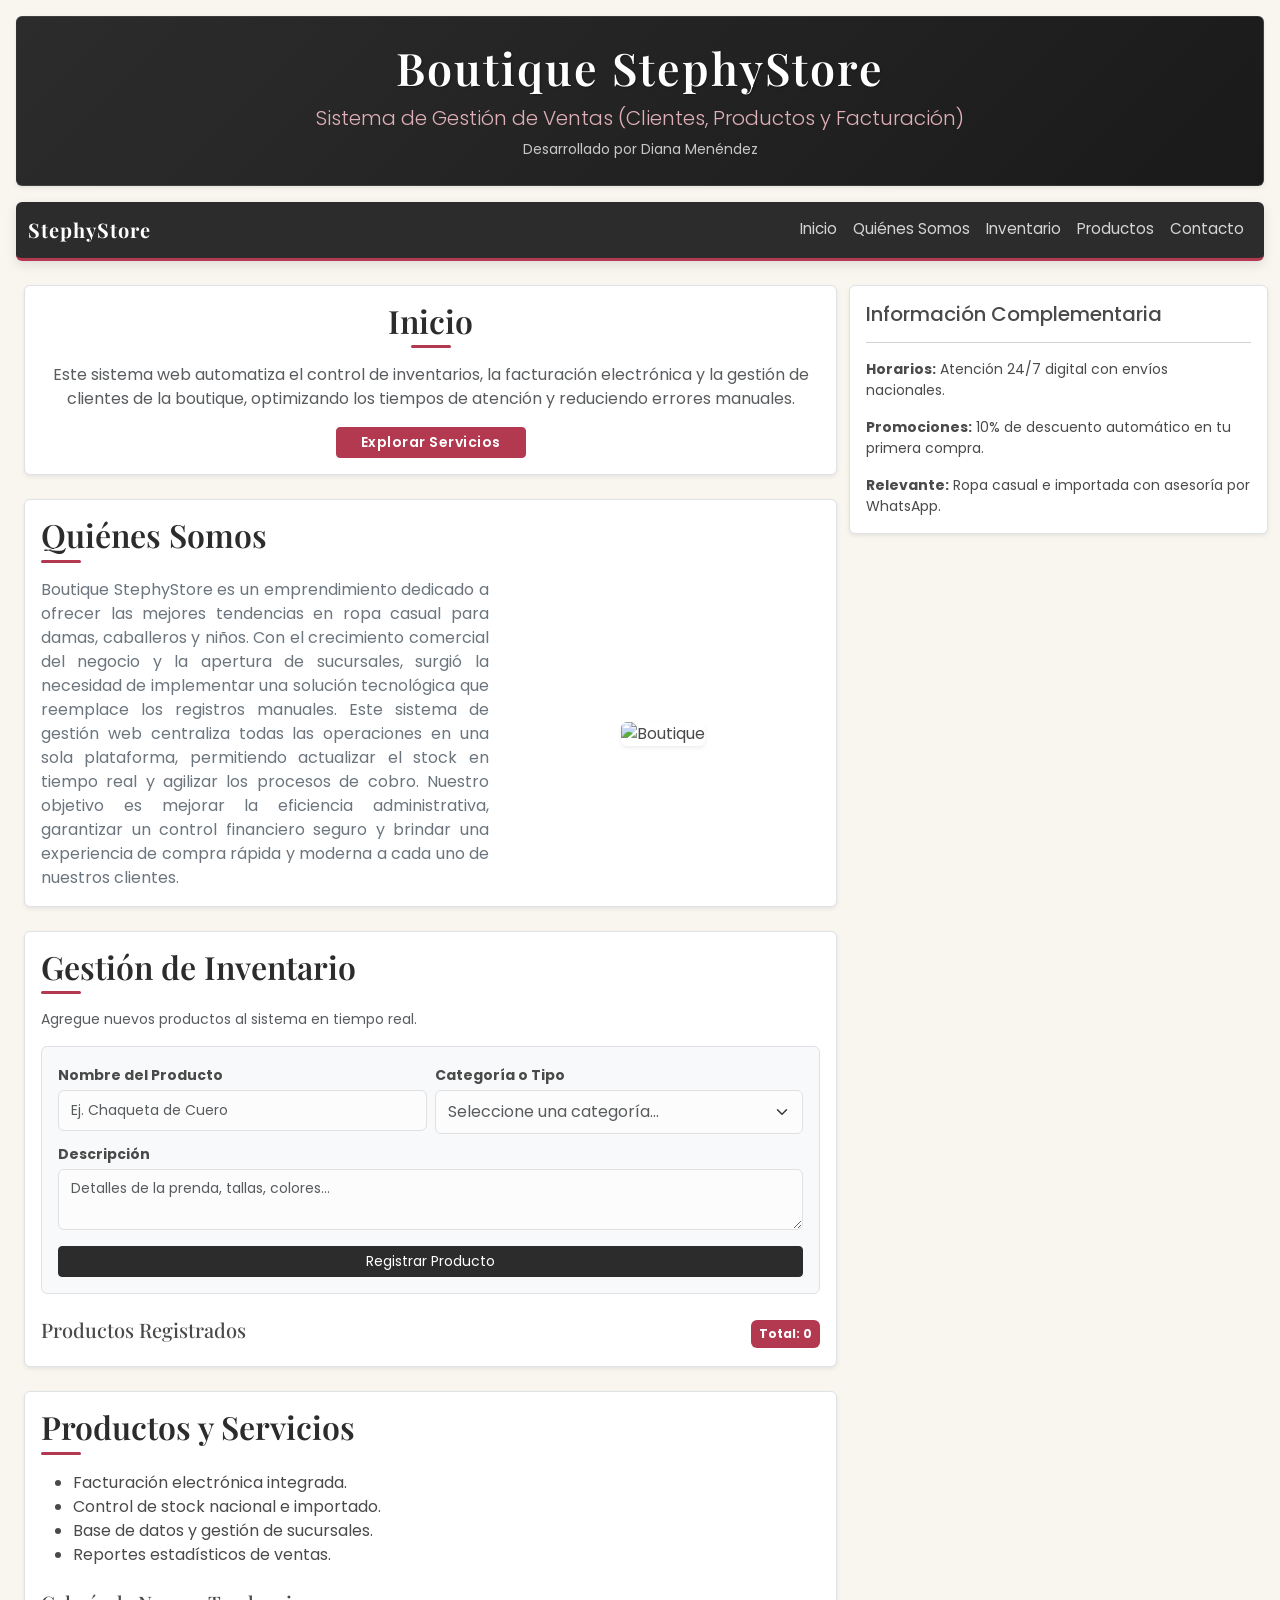
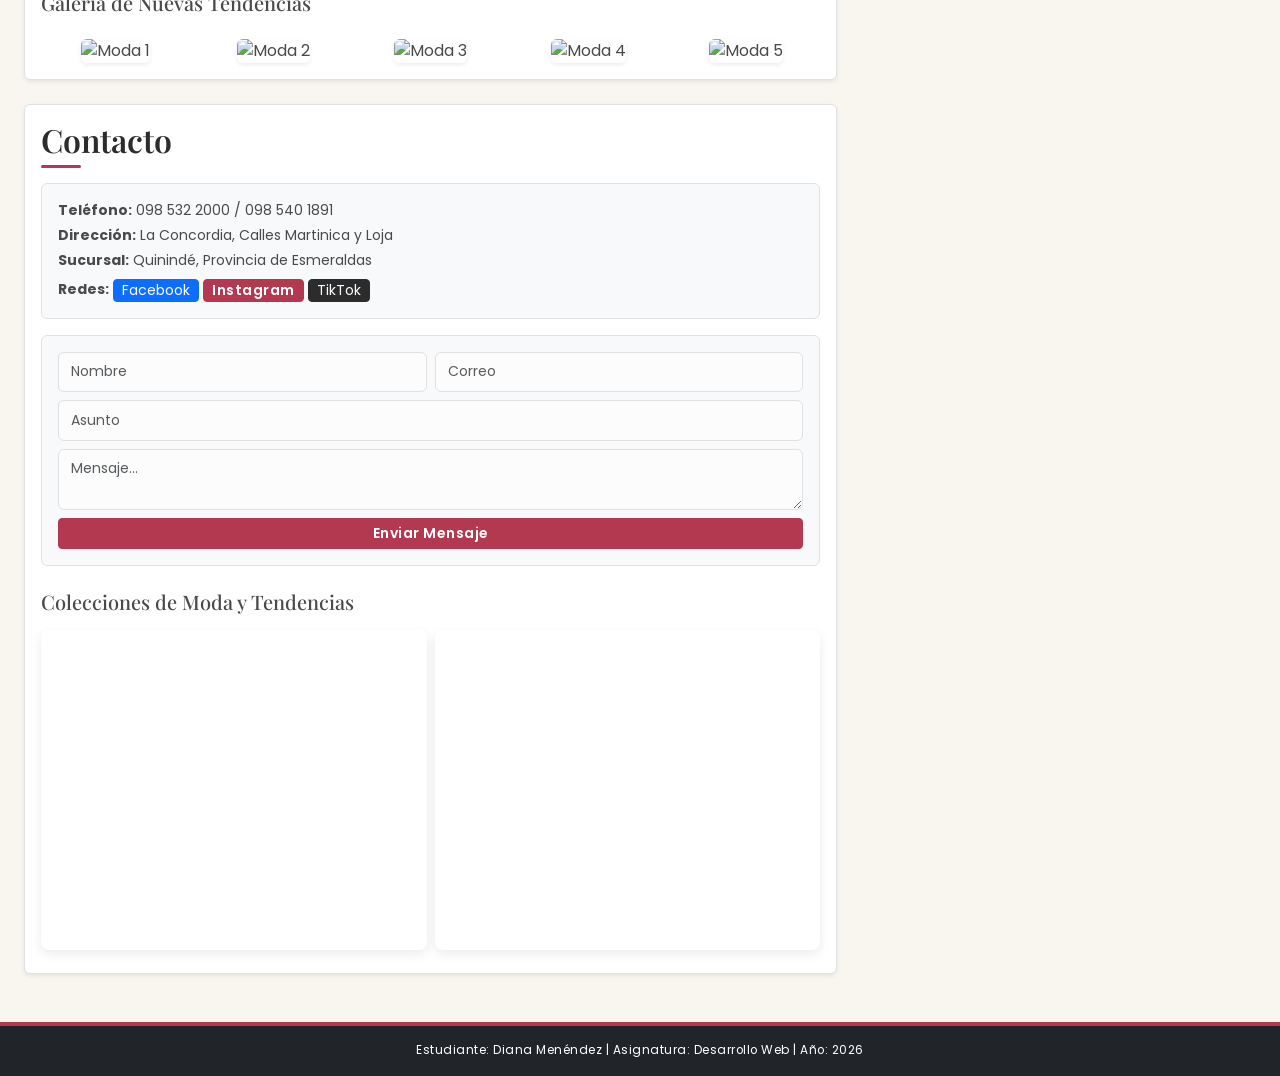
==== UEA.2026-DesarrolloDe-Aplicaciones-Web-B-/index.html @ d54d52fe "Entrega Semana 5 con archivos sueltos" ====
<!DOCTYPE html>
<html lang="es">
<head>
    <meta charset="UTF-8">
    <meta name="viewport" content="width=device-width, initial-scale=1.0">
    <title>Deber Semana 4 - Diana Menéndez</title>
    
    <link href="https://cdn.jsdelivr.net/npm/bootstrap@5.3.3/dist/css/bootstrap.min.css" rel="stylesheet">
    <link rel="stylesheet" href="css/styles.css">
</head>
<body>

    <header class="text-center p-4 m-3 rounded shadow-sm">
        <h1 class="titulo-principal">
            Boutique StephyStore
        </h1>
        <p class="lead mb-1">Sistema de Gestión de Ventas (Clientes, Productos y Facturación)</p>
        <small class="opacity-75">Desarrollado por Diana Menéndez</small>
    </header>

    <nav class="navbar navbar-expand-md navbar-dark bg-dark sticky-top mx-3 rounded">
        <div class="container-fluid">
            <a class="navbar-brand" href="#">StephyStore</a>
            <button class="navbar-toggler" type="button" data-bs-toggle="collapse" data-bs-target="#navbarNav">
                <span class="navbar-toggler-icon"></span>
            </button>
            <div class="collapse navbar-collapse" id="navbarNav">
                <div class="navbar-nav ms-auto">
                    <a class="nav-link" href="#inicio">Inicio</a>
                    <a class="nav-link" href="#quienes-somos">Quiénes Somos</a>
                    <a class="nav-link" href="#gestion-productos">Inventario</a>
                    <a class="nav-link" href="#productos">Productos</a>
                    <a class="nav-link" href="#contacto">Contacto</a>
                </div>
            </div>
        </div>
    </nav>

    <main class="container-fluid px-4 my-4">
        <div class="row g-4">
            
            <div class="col-lg-8">
                
                <section id="inicio" class="mb-4 p-3 border rounded text-center bg-white shadow-sm">
                    <h2>Inicio</h2>
                    <p class="text-muted">Este sistema web automatiza el control de inventarios, la facturación electrónica y la gestión de clientes de la boutique, optimizando los tiempos de atención y reduciendo errores manuales.</p>
                    <a href="#productos" class="btn btn-danger btn-sm px-4">Explorar Servicios</a>
                </section>

                <section id="quienes-somos" class="mb-4 p-3 bg-white border rounded shadow-sm">
                    <h2>Quiénes Somos</h2>
                    <article class="row align-items-center g-3">
                        <div class="col-md-7 text-secondary texto-justificado">
                            <p class="mb-0">Boutique StephyStore es un emprendimiento dedicado a ofrecer las mejores tendencias en ropa casual para damas, caballeros y niños. Con el crecimiento comercial del negocio y la apertura de sucursales, surgió la necesidad de implementar una solución tecnológica que reemplace los registros manuales. Este sistema de gestión web centraliza todas las operaciones en una sola plataforma, permitiendo actualizar el stock en tiempo real y agilizar los procesos de cobro. Nuestro objetivo es mejorar la eficiencia administrativa, garantizar un control financiero seguro y brindar una experiencia de compra rápida y moderna a cada uno de nuestros clientes.</p>
                        </div>
                        <div class="col-md-5 text-center">
                            <img src="https://images.unsplash.com/photo-1441986300917-64674bd600d8?w=500" alt="Boutique" class="img-fluid rounded shadow-sm">
                        </div>
                    </article>
                </section>

                <section id="gestion-productos" class="mb-4 p-3 bg-white border rounded shadow-sm">
                    <h2>Gestión de Inventario</h2>
                    <p class="text-muted small">Agregue nuevos productos al sistema en tiempo real.</p>
                    
                    <div id="alert-container"></div>

                    <form id="product-form" class="p-3 border rounded mb-4 bg-light">
                        <div class="row g-2 mb-2">
                            <div class="col-sm-6">
                                <label for="prod-nombre" class="form-label small mb-1 fw-bold">Nombre del Producto</label>
                                <input type="text" id="prod-nombre" class="form-control form-control-sm" placeholder="Ej. Chaqueta de Cuero">
                            </div>
                            <div class="col-sm-6">
                                <label for="prod-categoria" class="form-label small mb-1 fw-bold">Categoría o Tipo</label>
                                <select id="prod-categoria" class="form-select form-control-sm small text-muted">
                                    <option value="">Seleccione una categoría...</option>
                                    <option value="Damas">Damas</option>
                                    <option value="Caballeros">Caballeros</option>
                                    <option value="Niños">Niños</option>
                                    <option value="Accesorios">Accesorios</option>
                                </select>
                            </div>
                        </div>
                        <div class="mb-3">
                            <label for="prod-descripcion" class="form-label small mb-1 fw-bold">Descripción</label>
                            <textarea id="prod-descripcion" class="form-control form-control-sm" rows="2" placeholder="Detalles de la prenda, tallas, colores..."></textarea>
                        </div>
                        <button type="submit" class="btn btn-dark btn-sm w-100">Registrar Producto</button>
                    </form>
                    
                    <div class="d-flex justify-content-between align-items-center mb-3">
                        <h3 class="h5 mb-0">Productos Registrados</h3>
                        <span class="badge bg-danger p-2" id="total-registros">Total: 0</span>
                    </div>
                    
                    <div id="lista-productos" class="row g-3">
                        </div>
                </section>

                <section id="productos" class="mb-4 p-3 bg-white border rounded shadow-sm">
                    <h2 class="mb-3">Productos y Servicios</h2>

                    <ul class="mb-4">
                        <li>Facturación electrónica integrada.</li>
                        <li>Control de stock nacional e importado.</li>
                        <li>Base de datos y gestión de sucursales.</li>
                        <li>Reportes estadísticos de ventas.</li>
                    </ul>

                    <h3 class="h5 mb-3">Galería de Nuevas Tendencias</h3>
                    <div class="row g-2 text-center">
                        <div class="col-6 col-sm-4 col-md"><img src="https://images.unsplash.com/photo-1539109136881-3be0616acf4b?w=400" alt="Moda 1" class="img-fluid rounded shadow-sm"></div>
                        <div class="col-6 col-sm-4 col-md"><img src="https://images.unsplash.com/photo-1485968579580-b6d095142e6e?w=400" alt="Moda 2" class="img-fluid rounded shadow-sm"></div>
                        <div class="col-6 col-sm-4 col-md"><img src="https://images.unsplash.com/photo-1515886657613-9f3515b0c78f?w=400" alt="Moda 3" class="img-fluid rounded shadow-sm"></div>
                        <div class="col-6 col-sm-4 col-md"><img src="https://images.unsplash.com/photo-1554412933-514a83d2f3c8?w=400" alt="Moda 4" class="img-fluid rounded shadow-sm"></div>
                        <div class="col-6 col-sm-4 col-md"><img src="https://images.unsplash.com/photo-1483985988355-763728e1935b?w=400" alt="Moda 5" class="img-fluid rounded shadow-sm"></div>
                    </div>
                </section>

                <section id="contacto" class="mb-4 p-3 bg-white border rounded shadow-sm">
                    <h2>Contacto</h2>
                    <div class="bg-light p-3 border rounded mb-3 small">
                        <p class="mb-1"><strong>Teléfono:</strong> 098 532 2000 / 098 540 1891</p>
                        <p class="mb-1"><strong>Dirección:</strong> La Concordia, Calles Martinica y Loja</p>
                        <p class="mb-2"><strong>Sucursal:</strong> Quinindé, Provincia de Esmeraldas</p>
                        <p class="mb-0"><strong>Redes:</strong> 
                            <a href="https://www.facebook.com/stephystore.ec/" target="_blank" class="btn btn-primary btn-sm py-0">Facebook</a>
                            <a href="https://www.instagram.com/stephystore/" target="_blank" class="btn btn-danger btn-sm py-0">Instagram</a>
                            <a href="https://www.tictok.com/stephystore.ec/" target="_blank" class="btn btn-dark btn-sm py-0">TikTok</a>
                        </p>
                    </div>

                    <form class="p-3 border rounded mb-4 bg-light">
                        <div class="row g-2">
                            <div class="col-sm-6"><input type="text" class="form-control form-control-sm" placeholder="Nombre" required></div>
                            <div class="col-sm-6"><input type="email" class="form-control form-control-sm" placeholder="Correo" required></div>
                        </div>
                        <div class="my-2"><input type="text" class="form-control form-control-sm" placeholder="Asunto" required></div>
                        <div class="mb-2"><textarea class="form-control form-control-sm" rows="2" placeholder="Mensaje..." required></textarea></div>
                        <button type="submit" class="btn btn-danger btn-sm w-100">Enviar Mensaje</button>
                    </form>
                    
                    <h3 class="h5">Colecciones de Moda y Tendencias</h3>
                    <div class="row g-2">
                        <div class="col-6"><iframe width="100%" height="320" src="https://www.youtube.com/embed/j6Vxnp22UOE" class="video-sin-borde" allowfullscreen></iframe></div>
                        <div class="col-6"><iframe width="100%" height="320" src="https://www.youtube.com/embed/FY7PlLwV3co" class="video-sin-borde" allowfullscreen></iframe></div>
                    </div>
                </section>
            </div>

            <aside class="col-lg-4 p-3 mb-4 align-self-start border rounded shadow-sm bg-white">
                <h4 class="h5">Información Complementaria</h4>
                <hr>
                <p class="small"><strong>Horarios:</strong> Atención 24/7 digital con envíos nacionales.</p>
                <p class="small"><strong>Promociones:</strong> 10% de descuento automático en tu primera compra.</p>
                <p class="small mb-0"><strong>Relevante:</strong> Ropa casual e importada con asesoría por WhatsApp.</p>
            </aside>

        </div>
    </main>

    <footer class="bg-dark text-white text-center py-3 mt-auto">
        <p class="mb-0 small">Estudiante: Diana Menéndez | Asignatura: Desarrollo Web | Año: 2026</p>
    </footer>

    <script src="https://cdn.jsdelivr.net/npm/bootstrap@5.3.3/dist/js/bootstrap.bundle.min.js"></script>
    
    <script src="script.js"></script>
</body>
</html>
---- UEA.2026-DesarrolloDe-Aplicaciones-Web-B-/css/styles.css ----
/* ==========================================================================
   ESTILOS PERSONALIZADOS - BOUTIQUE STEPHYSTORE
   ========================================================================== */

/* Importación de una tipografía elegante para títulos (Playfair Display) y moderna para textos (Poppins) */
@import url('https://fonts.googleapis.com/css2?family=Poppins:wght@300;400;600&family=Playfair+Display:ital,wght@0,600;1,400&display=swap');

:root {
    --color-primario: #2c2c2c;       /* Negro suave sofisticado */
    --color-secundario: #b33951;     /* Tono vino/rosa viejo elegante */
    --color-acento: #e0b0b8;         /* Rosa pastel sutil */
    --color-fondo: #f9f6f0;          /* Blanco marfil/crema muy suave para el fondo general */
    --color-tarjeta: #ffffff;        /* Blanco puro para las secciones */
}

/* Fondo general y fuentes */
body {
    background-color: var(--color-fondo);
    font-family: 'Poppins', sans-serif;
    color: #4a4a4a;
    transition: all 0.3s ease;
}

/* Justificar el texto que tenga la clase específica */
.texto-justificado {
    text-align: justify;
}

/* ==========================================================================
   HEADER (Encabezado principal)
   ========================================================================== */
header {
    background: linear-gradient(135deg, var(--color-primario) 0%, #1a1a1a 100%);
    color: #ffffff;
    border: 1px solid rgba(255, 255, 255, 0.1);
}

header .titulo-principal {
    font-family: 'Playfair Display', serif;
    font-size: 2.8rem;
    letter-spacing: 2px;
    font-weight: 600;
    color: #ffffff;
    text-shadow: 1px 1px 2px rgba(0,0,0,0.3);
}

header p {
    font-size: 1.1rem;
    color: var(--color-acento);
}

/* ==========================================================================
   NAVBAR (Barra de Navegación)
   ========================================================================== */
.navbar {
    background-color: var(--color-primario) !important;
    border-bottom: 3px solid var(--color-secundario);
    box-shadow: 0 4px 12px rgba(0, 0, 0, 0.1) !important;
}

.navbar-brand {
    font-family: 'Playfair Display', serif;
    font-weight: bold;
    letter-spacing: 1px;
    color: #ffffff !important;
}

.nav-link {
    font-weight: 400;
    font-size: 0.95rem;
    color: rgba(255, 255, 255, 0.8) !important;
    position: relative;
    transition: color 0.3s ease;
}

/* Animación de línea inferior al pasar el mouse por el menú */
.nav-link::after {
    content: '';
    position: absolute;
    width: 0;
    height: 2px;
    bottom: 2px;
    left: 10%;
    background-color: var(--color-acento);
    transition: width 0.3s ease;
}

.nav-link:hover::after {
    width: 80%;
}

.nav-link:hover {
    color: #ffffff !important;
}

/* ==========================================================================
   SECCIONES Y TARJETAS (Cards / Sections)
   ========================================================================== */
section, aside {
    background-color: var(--color-tarjeta) !important;
    border: none !important;
    border-radius: 12px !important;
    box-shadow: 0 6px 18px rgba(0, 0, 0, 0.04) !important;
    transition: transform 0.3s ease, box-shadow 0.3s ease;
}

/* Títulos de las secciones */
h2, h3 {
    font-family: 'Playfair Display', serif;
    color: var(--color-primario);
    font-weight: 600;
    position: relative;
    padding-bottom: 8px;
    margin-bottom: 15px;
}

/* Línea decorativa debajo de los títulos h2 */
h2::after {
    content: '';
    position: absolute;
    width: 40px;
    height: 3px;
    bottom: 0;
    left: 0;
    background-color: var(--color-secundario);
    border-radius: 2px;
}

/* Centrar la línea decorativa solo en la sección de inicio */
#inicio h2::after {
    left: 50%;
    transform: translateX(-50%);
}

/* Efecto sutil al pasar el mouse sobre las secciones principales */
section:hover {
    transform: translateY(-2px);
    box-shadow: 0 10px 25px rgba(0, 0, 0, 0.06) !important;
}

/* ==========================================================================
   BOTONES Y ELEMENTOS DE FORMULARIO
   ========================================================================== */
.btn-danger {
    background-color: var(--color-secundario) !important;
    border-color: var(--color-secundario) !important;
    font-weight: 600;
    letter-spacing: 0.5px;
    transition: all 0.3s ease !important;
}

.btn-danger:hover {
    background-color: #922b3e !important;
    border-color: #922b3e !important;
    box-shadow: 0 4px 10px rgba(179, 57, 81, 0.3);
}

.btn-dark {
    background-color: var(--color-primario) !important;
    border-color: var(--color-primario) !important;
}

.btn-dark:hover {
    background-color: #1a1a1a !important;
    box-shadow: 0 4px 10px rgba(0, 0, 0, 0.2);
}

/* Estilos para las cajas de texto e inputs */
.form-control, .form-select {
    border: 1px solid #e1e1e1;
    border-radius: 6px;
    padding: 0.55rem 0.75rem;
    background-color: #fcfcfc;
    transition: all 0.2s ease;
}

.form-control:focus, .form-select:focus {
    border-color: var(--color-secundario);
    box-shadow: 0 0 0 0.25rem rgba(179, 57, 81, 0.15);
    background-color: #ffffff;
}

/* ==========================================================================
   ELEMENTOS DINÁMICOS (Tarjetas generadas por JS)
   ========================================================================== */
#lista-productos .card {
    border-left: 4px solid var(--color-secundario) !important;
    border-top: none;
    border-right: none;
    border-bottom: none;
    background-color: #fff;
    border-radius: 8px;
    transition: transform 0.2s;
}

#lista-productos .card:hover {
    transform: scale(1.02);
}

.badge.bg-danger {
    background-color: var(--color-secundario) !important;
}

/* ==========================================================================
   IMÁGENES Y MULTIMEDIA
   ========================================================================== */
img {
    transition: transform 0.4s ease;
}

img:hover {
    transform: scale(1.03);
}

.video-sin-borde {
    border: none;
    border-radius: 8px;
    box-shadow: 0 4px 12px rgba(0,0,0,0.08);
}

/* ==========================================================================
   FOOTER (Pie de página)
   ========================================================================== */
footer {
    background-color: var(--color-primario) !important;
    border-top: 4px solid var(--color-secundario);
    color: rgba(255, 255, 255, 0.7) !important;
    font-size: 0.85rem;
    letter-spacing: 0.5px;
}
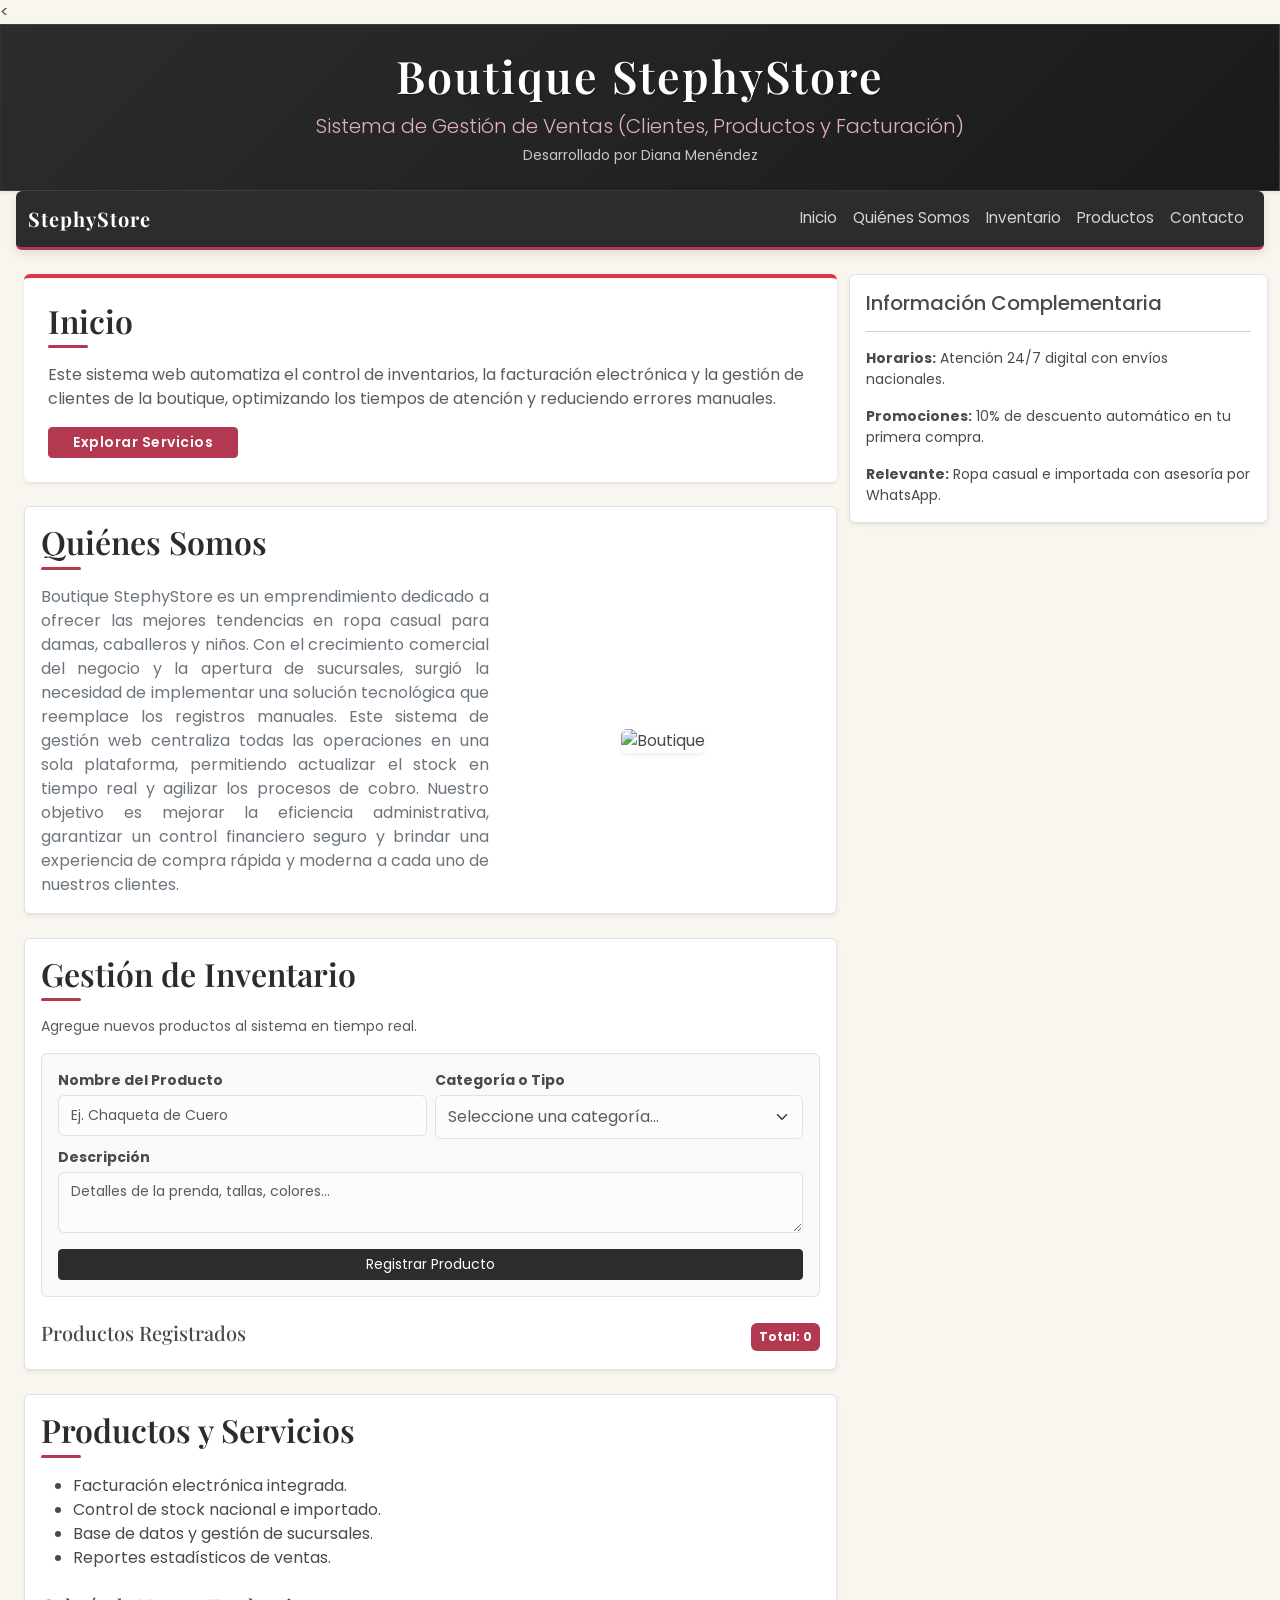
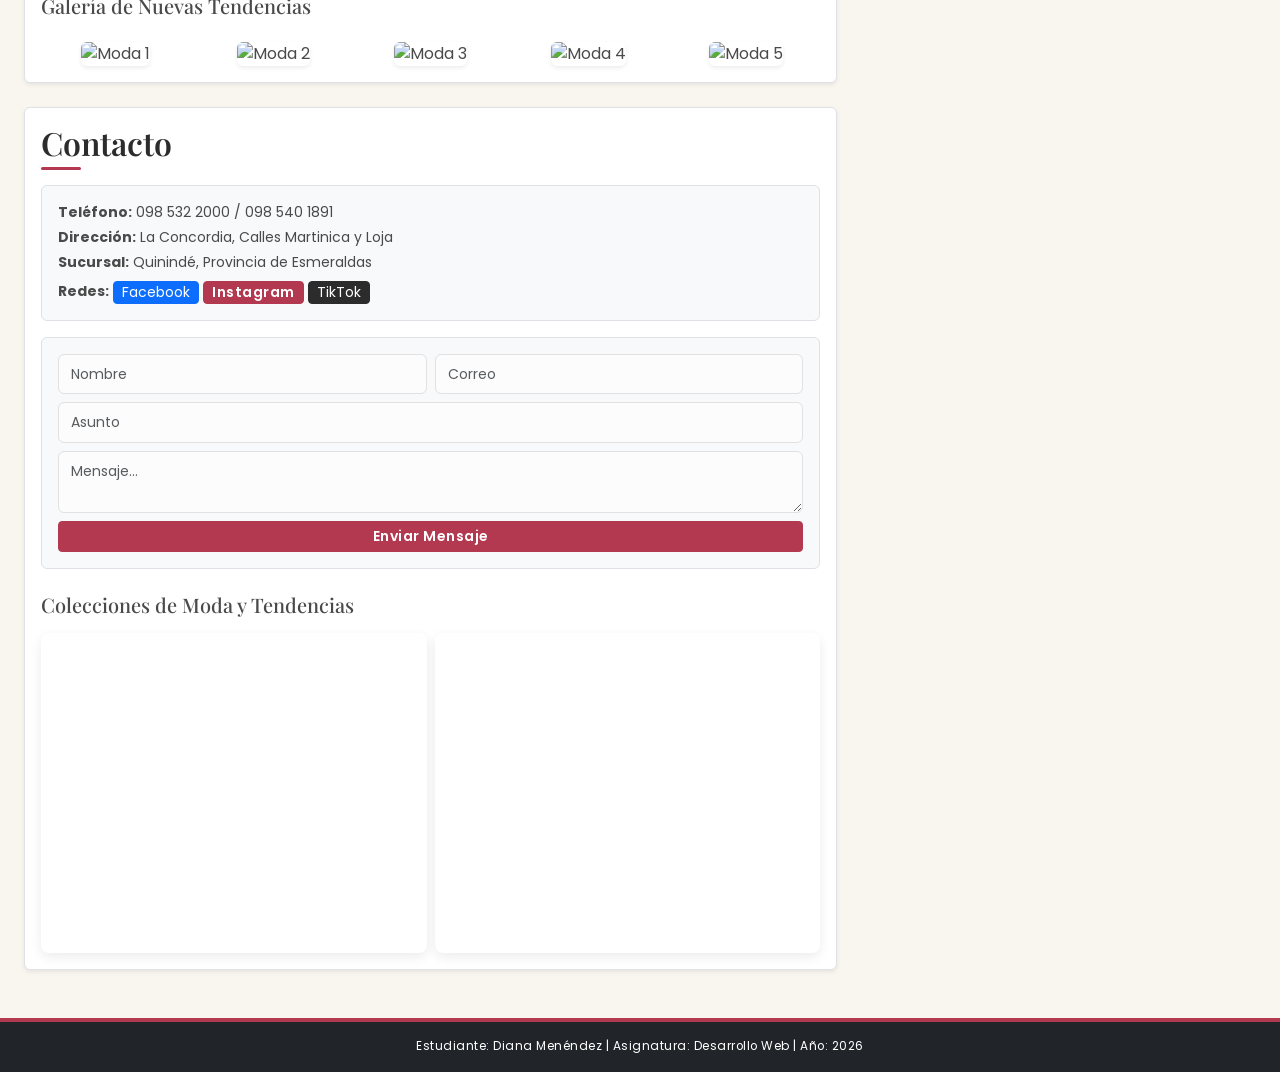
==== commit 7f232892: "Corrección de ruta CSS y estilos" ====
--- a/UEA.2026-DesarrolloDe-Aplicaciones-Web-B-/index.html
+++ b/UEA.2026-DesarrolloDe-Aplicaciones-Web-B-/index.html
@@ -1,4 +1,4 @@
-<!DOCTYPE html>
+<<!DOCTYPE html>
 <html lang="es">
 <head>
     <meta charset="UTF-8">
@@ -6,11 +6,11 @@
     <title>Deber Semana 4 - Diana Menéndez</title>
     
     <link href="https://cdn.jsdelivr.net/npm/bootstrap@5.3.3/dist/css/bootstrap.min.css" rel="stylesheet">
-    <link rel="stylesheet" href="css/styles.css">
+    <link rel="stylesheet" href="./css/styles.css">
 </head>
 <body>
 
-    <header class="text-center p-4 m-3 rounded shadow-sm">
+    <header class="main-header text-center py-4 shadow-sm">
         <h1 class="titulo-principal">
             Boutique StephyStore
         </h1>
@@ -41,7 +41,7 @@
             
             <div class="col-lg-8">
                 
-                <section id="inicio" class="mb-4 p-3 border rounded text-center bg-white shadow-sm">
+                <section id="gestion-productos" class="mb-4 p-4 bg-white border-top border-4 border-danger rounded shadow-sm">
                     <h2>Inicio</h2>
                     <p class="text-muted">Este sistema web automatiza el control de inventarios, la facturación electrónica y la gestión de clientes de la boutique, optimizando los tiempos de atención y reduciendo errores manuales.</p>
                     <a href="#productos" class="btn btn-danger btn-sm px-4">Explorar Servicios</a>
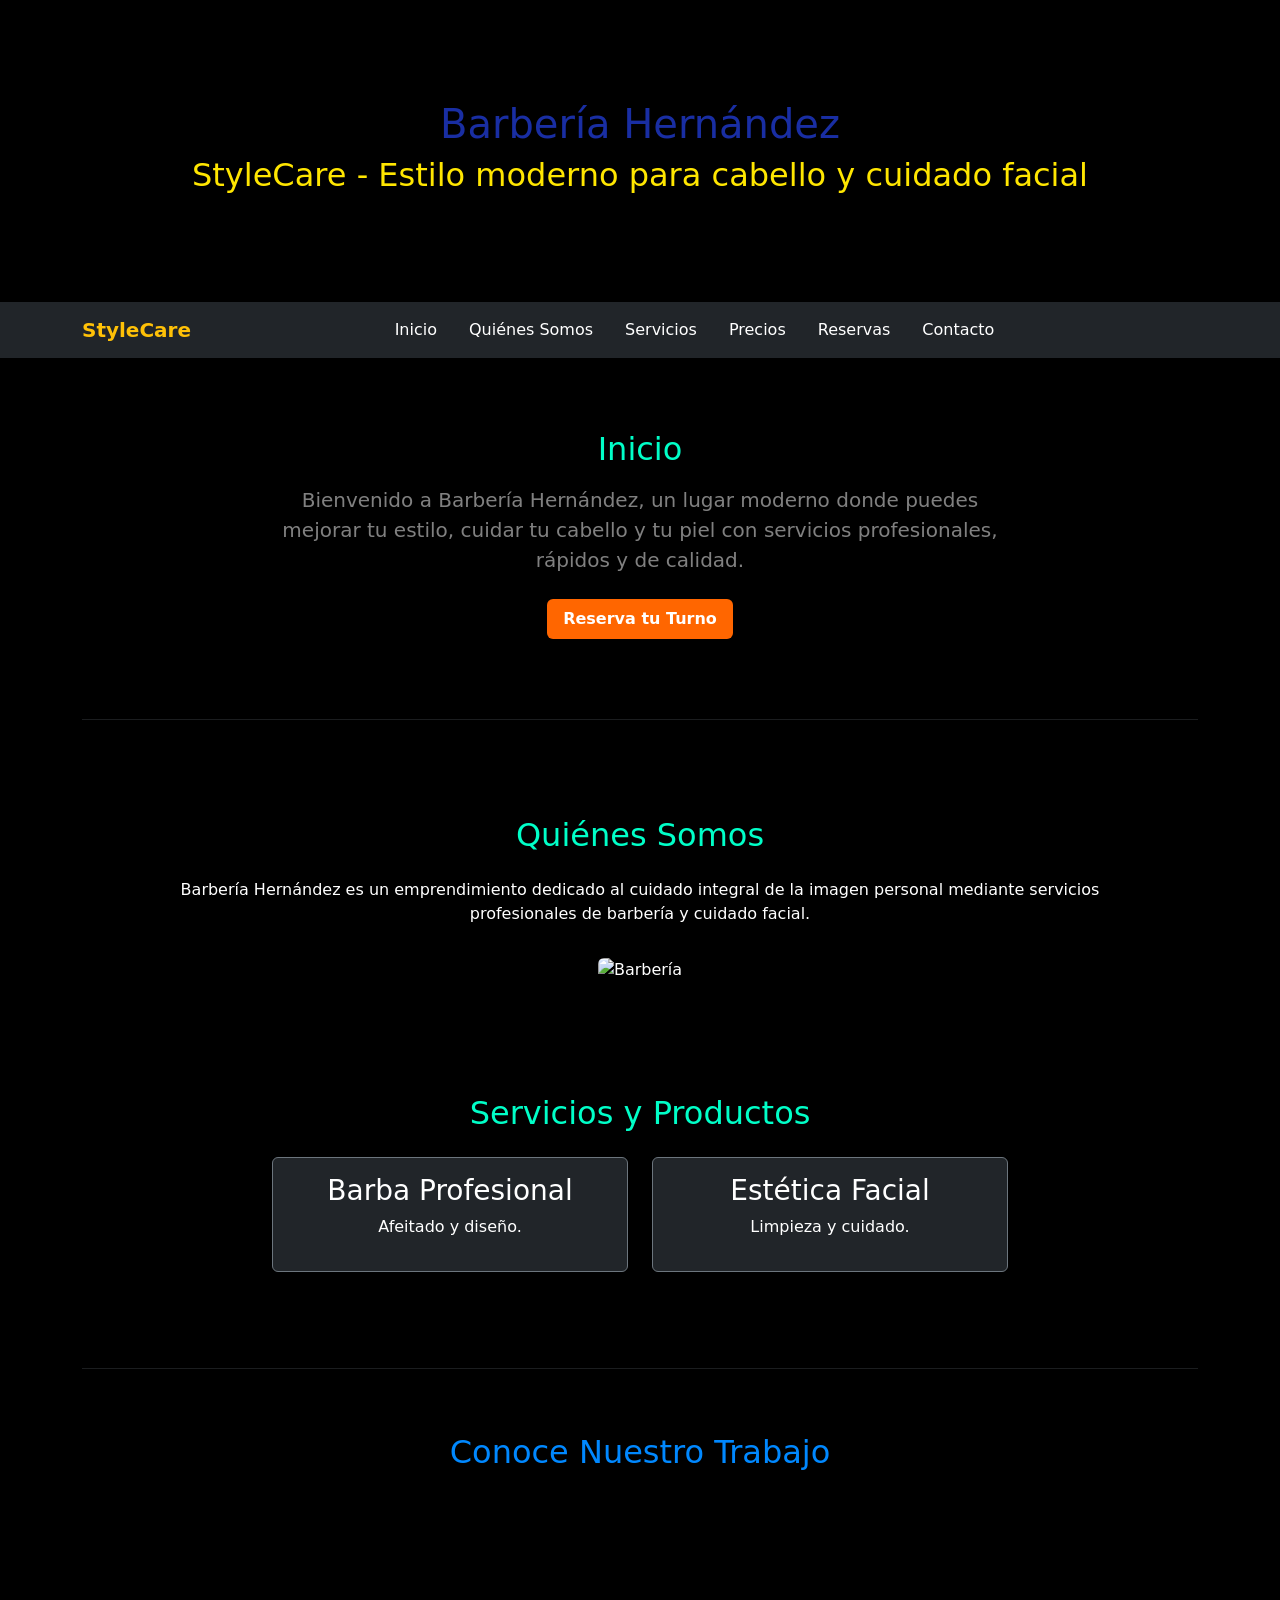
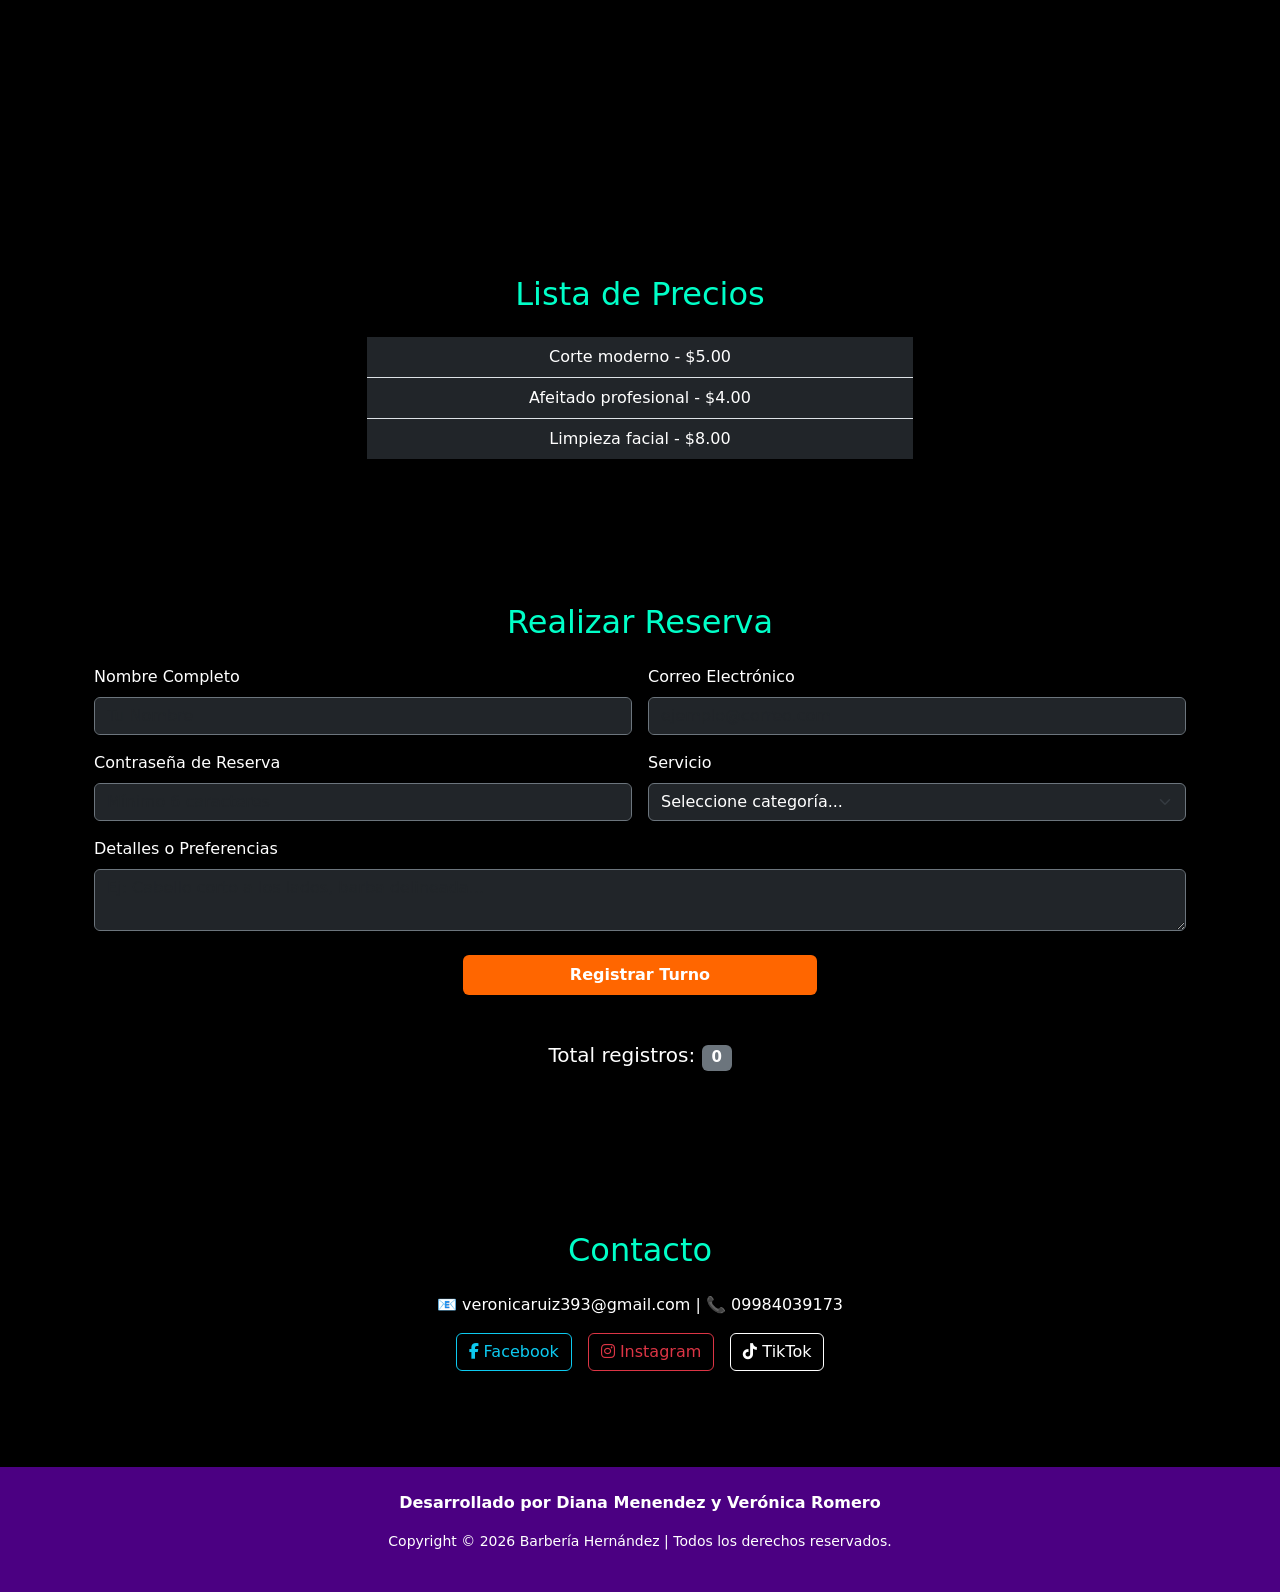
==== commit 67c78737: "Tus cambios guardados" ====
--- a/UEA.2026-DesarrolloDe-Aplicaciones-Web-B-/index.html
+++ b/UEA.2026-DesarrolloDe-Aplicaciones-Web-B-/index.html
@@ -1,171 +1,290 @@
-<<!DOCTYPE html>
+<!DOCTYPE html>
 <html lang="es">
 <head>
     <meta charset="UTF-8">
     <meta name="viewport" content="width=device-width, initial-scale=1.0">
-    <title>Deber Semana 4 - Diana Menéndez</title>
+    <title>Barbería Hernández - StyleCare</title>
     
     <link href="https://cdn.jsdelivr.net/npm/bootstrap@5.3.3/dist/css/bootstrap.min.css" rel="stylesheet">
-    <link rel="stylesheet" href="./css/styles.css">
+    <link rel="stylesheet" href="https://cdnjs.cloudflare.com/ajax/libs/font-awesome/6.4.2/css/all.min.css">
+    
+    <style>
+        body { background-color: #000; color: #fff; }
+        .btn-personalizado { background-color: #ff6600; color: white; border: none; }
+        .btn-personalizado:hover { background-color: #e65c00; color: white; }
+        .btn-tiktok-visible { border: 1px solid #fff; color: #fff; }
+        .btn-tiktok-visible:hover { background-color: #ff0050; color: white; }
+        .section-title { color: #00ffc8; }
+        /* Estilos para reforzar el color verde de Bootstrap cuando es válido */
+        .was-validated .form-control:valid, .form-control.is-valid {
+            border-color: #198754 !important;
+            background-image: url("data:image/svg+xml,%3csvg xmlns='http://www.w3.org/2000/svg' viewBox='0 0 8 8'%3e%3cpath fill='%23198754' d='M2.3 6.73L.6 4.53c-.4-1.04.46-1.4 1.1-.8l1.1 1.4 3.4-3.8c.6-.63 1.6-.27 1.2.7l-4 4.6c-.43.5-.8.4-1.1.1z'/%3e%3c/svg%3e") !important;
+        }
+    </style>
 </head>
-<body>
-
-    <header class="main-header text-center py-4 shadow-sm">
-        <h1 class="titulo-principal">
-            Boutique StephyStore
-        </h1>
-        <p class="lead mb-1">Sistema de Gestión de Ventas (Clientes, Productos y Facturación)</p>
-        <small class="opacity-75">Desarrollado por Diana Menéndez</small>
+<body class="text-center">
+
+    <header style="background-image: url('https://images.unsplash.com/photo-1621605815971-fbc98d665033'); background-size: cover; background-position: center; padding: 80px; text-align: center;">
+        <div style="background-color: rgba(0,0,0,0.6); padding:20px; border-radius:10px; display: inline-block;">
+            <h1 style="color:rgb(25, 46, 163); text-shadow:3px 3px 8px black;">Barbería Hernández</h1>
+            <h2 style="color:#ffe600;">StyleCare - Estilo moderno para cabello y cuidado facial</h2>
+        </div>
     </header>
 
-    <nav class="navbar navbar-expand-md navbar-dark bg-dark sticky-top mx-3 rounded">
-        <div class="container-fluid">
-            <a class="navbar-brand" href="#">StephyStore</a>
+    <nav class="navbar navbar-expand-lg navbar-dark bg-dark sticky-top shadow">
+        <div class="container justify-content-center">
+            <a class="navbar-brand text-warning fw-bold mx-auto mx-lg-0" href="#">StyleCare</a>
             <button class="navbar-toggler" type="button" data-bs-toggle="collapse" data-bs-target="#navbarNav">
                 <span class="navbar-toggler-icon"></span>
             </button>
-            <div class="collapse navbar-collapse" id="navbarNav">
-                <div class="navbar-nav ms-auto">
-                    <a class="nav-link" href="#inicio">Inicio</a>
-                    <a class="nav-link" href="#quienes-somos">Quiénes Somos</a>
-                    <a class="nav-link" href="#gestion-productos">Inventario</a>
-                    <a class="nav-link" href="#productos">Productos</a>
-                    <a class="nav-link" href="#contacto">Contacto</a>
-                </div>
+            <div class="collapse navbar-collapse justify-content-center" id="navbarNav">
+                <ul class="navbar-nav text-center">
+                    <li class="nav-item"><a class="nav-link text-white mx-2" href="#inicio">Inicio</a></li>
+                    <li class="nav-item"><a class="nav-link text-white mx-2" href="#quienes">Quiénes Somos</a></li>
+                    <li class="nav-item"><a class="nav-link text-white mx-2" href="#servicios">Servicios</a></li>
+                    <li class="nav-item"><a class="nav-link text-white mx-2" href="#precios">Precios</a></li>
+                    <li class="nav-item"><a class="nav-link text-white mx-2" href="#seccion-reservas">Reservas</a></li>
+                    <li class="nav-item"><a class="nav-link text-white mx-2" href="#contacto">Contacto</a></li>
+                </ul>
             </div>
         </div>
     </nav>
 
-    <main class="container-fluid px-4 my-4">
-        <div class="row g-4">
-            
-            <div class="col-lg-8">
-                
-                <section id="gestion-productos" class="mb-4 p-4 bg-white border-top border-4 border-danger rounded shadow-sm">
-                    <h2>Inicio</h2>
-                    <p class="text-muted">Este sistema web automatiza el control de inventarios, la facturación electrónica y la gestión de clientes de la boutique, optimizando los tiempos de atención y reduciendo errores manuales.</p>
-                    <a href="#productos" class="btn btn-danger btn-sm px-4">Explorar Servicios</a>
-                </section>
-
-                <section id="quienes-somos" class="mb-4 p-3 bg-white border rounded shadow-sm">
-                    <h2>Quiénes Somos</h2>
-                    <article class="row align-items-center g-3">
-                        <div class="col-md-7 text-secondary texto-justificado">
-                            <p class="mb-0">Boutique StephyStore es un emprendimiento dedicado a ofrecer las mejores tendencias en ropa casual para damas, caballeros y niños. Con el crecimiento comercial del negocio y la apertura de sucursales, surgió la necesidad de implementar una solución tecnológica que reemplace los registros manuales. Este sistema de gestión web centraliza todas las operaciones en una sola plataforma, permitiendo actualizar el stock en tiempo real y agilizar los procesos de cobro. Nuestro objetivo es mejorar la eficiencia administrativa, garantizar un control financiero seguro y brindar una experiencia de compra rápida y moderna a cada uno de nuestros clientes.</p>
-                        </div>
-                        <div class="col-md-5 text-center">
-                            <img src="https://images.unsplash.com/photo-1441986300917-64674bd600d8?w=500" alt="Boutique" class="img-fluid rounded shadow-sm">
-                        </div>
-                    </article>
-                </section>
-
-                <section id="gestion-productos" class="mb-4 p-3 bg-white border rounded shadow-sm">
-                    <h2>Gestión de Inventario</h2>
-                    <p class="text-muted small">Agregue nuevos productos al sistema en tiempo real.</p>
-                    
-                    <div id="alert-container"></div>
-
-                    <form id="product-form" class="p-3 border rounded mb-4 bg-light">
-                        <div class="row g-2 mb-2">
-                            <div class="col-sm-6">
-                                <label for="prod-nombre" class="form-label small mb-1 fw-bold">Nombre del Producto</label>
-                                <input type="text" id="prod-nombre" class="form-control form-control-sm" placeholder="Ej. Chaqueta de Cuero">
-                            </div>
-                            <div class="col-sm-6">
-                                <label for="prod-categoria" class="form-label small mb-1 fw-bold">Categoría o Tipo</label>
-                                <select id="prod-categoria" class="form-select form-control-sm small text-muted">
-                                    <option value="">Seleccione una categoría...</option>
-                                    <option value="Damas">Damas</option>
-                                    <option value="Caballeros">Caballeros</option>
-                                    <option value="Niños">Niños</option>
-                                    <option value="Accesorios">Accesorios</option>
-                                </select>
-                            </div>
-                        </div>
-                        <div class="mb-3">
-                            <label for="prod-descripcion" class="form-label small mb-1 fw-bold">Descripción</label>
-                            <textarea id="prod-descripcion" class="form-control form-control-sm" rows="2" placeholder="Detalles de la prenda, tallas, colores..."></textarea>
-                        </div>
-                        <button type="submit" class="btn btn-dark btn-sm w-100">Registrar Producto</button>
-                    </form>
-                    
-                    <div class="d-flex justify-content-between align-items-center mb-3">
-                        <h3 class="h5 mb-0">Productos Registrados</h3>
-                        <span class="badge bg-danger p-2" id="total-registros">Total: 0</span>
+    <main class="container my-5">
+        <section id="inicio" class="py-4">
+            <div class="row justify-content-center">
+                <div class="col-md-8">
+                    <h2 class="section-title mb-3">Inicio</h2>
+                    <p class="lead fs-5 text-white-50">Bienvenido a Barbería Hernández, un lugar moderno donde puedes mejorar tu estilo, cuidar tu cabello y tu piel con servicios profesionales, rápidos y de calidad.</p>
+                    <a href="#seccion-reservas" class="btn btn-personalizado m-2 p-2 px-3 text-decoration-none rounded d-inline-block fw-bold">Reserva tu Turno</a>
+                </div>
+            </div>
+        </section>
+
+        <hr class="border-secondary my-5">
+
+        <section id="quienes" class="py-5">
+            <div class="row justify-content-center">
+                <div class="col-lg-10">
+                    <h2 class="section-title mb-4">Quiénes Somos</h2>
+                    <p>Barbería Hernández es un emprendimiento dedicado al cuidado integral de la imagen personal mediante servicios profesionales de barbería y cuidado facial.</p>
+                    <img src="https://images.unsplash.com/photo-1503951914875-452162b0f3f1?w=500" alt="Barbería" class="img-fluid rounded shadow-lg my-3" style="max-width: 500px;">
+                </div>
+            </div>
+        </section>
+
+        <section id="servicios" class="py-5">
+            <h2 class="section-title mb-4">Servicios y Productos</h2>
+            <div class="row justify-content-center g-4">
+                <div class="col-md-4"><div class="card p-3 bg-dark border-secondary text-white"><h3>Barba Profesional</h3><p>Afeitado y diseño.</p></div></div>
+                <div class="col-md-4"><div class="card p-3 bg-dark border-secondary text-white"><h3>Estética Facial</h3><p>Limpieza y cuidado.</p></div></div>
+            </div>
+        </section>
+
+        <hr class="border-secondary my-5">
+        
+        <section class="py-3">
+            <h2 class="mb-4" style="color:#0088ff;">Conoce Nuestro Trabajo</h2>
+            <div class="ratio ratio-16x9 mx-auto" style="max-width: 560px;">
+                <iframe src="https://www.youtube.com/embed/QdoTOumGqcM?start=13" title="Video Barbería Hernández" allowfullscreen></iframe>
+            </div>
+        </section>
+
+        <section id="precios" class="py-5">
+            <h2 class="section-title mb-4">Lista de Precios</h2>
+            <div class="row justify-content-center">
+                <div class="col-md-6">
+                    <ul class="list-group list-group-flush bg-dark">
+                        <li class="list-group-item bg-dark text-white">Corte moderno - $5.00</li>
+                        <li class="list-group-item bg-dark text-white">Afeitado profesional - $4.00</li>
+                        <li class="list-group-item bg-dark text-white">Limpieza facial - $8.00</li>
+                    </ul>
+                </div>
+            </div>
+        </section>
+
+        <section class="container my-5 py-5" id="seccion-reservas">
+            <h2 class="section-title mb-4">Realizar Reserva</h2>
+            <form id="form-reserva" class="row g-3 text-start justify-content-center" novalidate>
+                
+                <div class="col-md-6">
+                    <label for="nombre" class="form-label text-white">Nombre Completo</label>
+                    <input type="text" class="form-control bg-dark text-white border-secondary" id="nombre" placeholder="Tu Nombre" required>
+                    <div id="error-nombre" class="invalid-feedback">El nombre debe tener al menos 3 caracteres.</div>
+                    <div class="valid-feedback">¡Nombre válido!</div>
+                </div>
+
+                <div class="col-md-6">
+                    <label for="correo" class="form-label text-white">Correo Electrónico</label>
+                    <input type="email" class="form-control bg-dark text-white border-secondary" id="correo" placeholder="ejemplo@correo.com" required>
+                    <div id="error-correo" class="invalid-feedback">Por favor introduce un correo válido (debe incluir @ y un dominio).</div>
+                    <div class="valid-feedback">¡Correo correcto!</div>
+                </div>
+
+                <div class="col-md-6">
+                    <label for="password" class="form-label text-white">Contraseña de Reserva</label>
+                    <input type="password" class="form-control bg-dark text-white border-secondary" id="password" placeholder="Mínimo 6 caracteres" required>
+                    <div id="error-password" class="invalid-feedback">La contraseña debe tener al menos 6 caracteres.</div>
+                    <div class="valid-feedback">¡Contraseña segura!</div>
+                </div>
+
+                <div class="col-md-6">
+                    <label for="categoria" class="form-label text-white">Servicio</label>
+                    <select class="form-select bg-dark text-white border-secondary" id="categoria" required>
+                        <option value="">Seleccione categoría...</option>
+                        <option value="Corte">Corte - $5.00</option>
+                        <option value="Afeitado">Afeitado - $4.00</option>
+                        <option value="Limpieza">Limpieza Facial - $8.00</option>
+                    </select>
+                    <div id="error-categoria" class="invalid-feedback">Por favor selecciona un servicio.</div>
+                    <div class="valid-feedback">¡Servicio seleccionado!</div>
+                </div>
+
+                <div class="col-md-12">
+                    <label for="descripcion" class="form-label text-white">Detalles o Preferencias</label>
+                    <textarea class="form-control bg-dark text-white border-secondary" id="descripcion" rows="2" placeholder="Ej: Cabello corto a los lados, barba delineada..." required></textarea>
+                    <div id="error-descripcion" class="invalid-feedback">Por favor ingresa una breve descripción.</div>
+                    <div class="valid-feedback">¡Descripción registrada!</div>
+                </div>
+
+                <div class="col-md-4 text-center mt-4">
+                    <button type="submit" class="btn btn-personalizado w-100 fw-bold p-2">Registrar Turno</button>
+                </div>
+            </form>
+
+            <div class="mt-5 text-center">
+                <h5>Total registros: <span id="contador" class="badge bg-secondary">0</span></h5>
+                <div id="lista-reservas" class="row mt-3 justify-content-center"></div>
+            </div>
+        </section>
+
+        <section id="contacto" class="py-5">
+            <h2 class="section-title mb-4">Contacto</h2>
+            <p>📧 veronicaruiz393@gmail.com | 📞 09984039173</p>
+            <div class="d-flex gap-3 justify-content-center">
+                <a href="https://www.facebook.com/p/El-Dsombrero-Classic-Line-61553965016441/" target="_blank" class="btn btn-outline-info"><i class="fab fa-facebook-f"></i> Facebook</a>
+                <a href="https://www.instagram.com/p/DRTTd3wjVl-/?igsh=ZWVsZXpoNzF1bHRl" target="_blank" class="btn btn-outline-danger"><i class="fab fa-instagram"></i> Instagram</a>
+                <a href="https://www.tiktok.com/@hernandezbarberia19" target="_blank" class="btn btn-tiktok-visible"><i class="fab fa-tiktok"></i> TikTok</a>
+            </div>
+        </section>
+    </main>
+
+    <footer class="text-center p-4 text-white" style="background-color:#4b0082;">
+        <p class="fw-bold">Desarrollado por Diana Menendez y Verónica Romero</p>
+        <p class="small">Copyright © 2026 Barbería Hernández | Todos los derechos reservados.</p>
+    </footer>
+
+    <script src="https://cdn.jsdelivr.net/npm/bootstrap@5.3.3/dist/js/bootstrap.bundle.min.js"></script>
+
+    <script>
+        document.getElementById('form-reserva').addEventListener('submit', function(event) {
+            event.preventDefault();
+            event.stopPropagation();
+
+            const nombre = document.getElementById('nombre');
+            const correo = document.getElementById('correo');
+            const password = document.getElementById('password');
+            const categoria = document.getElementById('categoria');
+            const descripcion = document.getElementById('descripcion');
+
+            let formValido = true;
+
+            // Validación Nombre (mínimo 3 letras)
+            if (nombre.value.trim().length < 3) {
+                nombre.classList.add('is-invalid');
+                nombre.classList.remove('is-valid');
+                formValido = false;
+            } else {
+                nombre.classList.remove('is-invalid');
+                nombre.classList.add('is-valid');
+            }
+
+            // Validación Correo (Debe ser un email válido e incluir @)
+            const regexCorreo = /^[^\s@]+@[^\s@]+\.[^\s@]+$/;
+            if (!regexCorreo.test(correo.value.trim())) {
+                correo.classList.add('is-invalid');
+                correo.classList.remove('is-valid');
+                formValido = false;
+            } else {
+                correo.classList.remove('is-invalid');
+                correo.classList.add('is-valid');
+            }
+
+            // Validación Contraseña (mínimo 6 caracteres)
+            if (password.value.length < 6) {
+                password.classList.add('is-invalid');
+                password.classList.remove('is-valid');
+                formValido = false;
+            } else {
+                password.classList.remove('is-invalid');
+                password.classList.add('is-valid');
+            }
+
+            // Validación Categoría
+            if (categoria.value === "") {
+                categoria.classList.add('is-invalid');
+                categoria.classList.remove('is-valid');
+                formValido = false;
+            } else {
+                categoria.classList.remove('is-invalid');
+                categoria.classList.add('is-valid');
+            }
+
+            // Validación Descripción
+            if (descripcion.value.trim() === "") {
+                descripcion.classList.add('is-invalid');
+                descripcion.classList.remove('is-valid');
+                formValido = false;
+            } else {
+                descripcion.classList.remove('is-invalid');
+                descripcion.classList.add('is-valid');
+            }
+
+            // Si pasa todo, agrega la tarjeta y limpia
+            if (formValido) {
+                const lista = document.getElementById('lista-reservas');
+                const contador = document.getElementById('contador');
+                
+                // Crear nueva tarjeta visual para la reserva
+                const nuevaCard = document.createElement('div');
+                nuevaCard.className = 'col-md-4 mt-3';
+                nuevaCard.innerHTML = `
+                    <div class="card bg-dark border-success text-white text-start p-3 shadow">
+                        <h5 class="text-success"><i class="fas fa-check-circle"></i> ${nombre.value}</h5>
+                        <p class="mb-1"><strong>Servicio:</strong> ${categoria.value}</p>
+                        <p class="mb-1"><strong>Email:</strong> ${correo.value}</p>
+                        <p class="small text-white-50">${descripcion.value}</p>
                     </div>
-                    
-                    <div id="lista-productos" class="row g-3">
-                        </div>
-                </section>
-
-                <section id="productos" class="mb-4 p-3 bg-white border rounded shadow-sm">
-                    <h2 class="mb-3">Productos y Servicios</h2>
-
-                    <ul class="mb-4">
-                        <li>Facturación electrónica integrada.</li>
-                        <li>Control de stock nacional e importado.</li>
-                        <li>Base de datos y gestión de sucursales.</li>
-                        <li>Reportes estadísticos de ventas.</li>
-                    </ul>
-
-                    <h3 class="h5 mb-3">Galería de Nuevas Tendencias</h3>
-                    <div class="row g-2 text-center">
-                        <div class="col-6 col-sm-4 col-md"><img src="https://images.unsplash.com/photo-1539109136881-3be0616acf4b?w=400" alt="Moda 1" class="img-fluid rounded shadow-sm"></div>
-                        <div class="col-6 col-sm-4 col-md"><img src="https://images.unsplash.com/photo-1485968579580-b6d095142e6e?w=400" alt="Moda 2" class="img-fluid rounded shadow-sm"></div>
-                        <div class="col-6 col-sm-4 col-md"><img src="https://images.unsplash.com/photo-1515886657613-9f3515b0c78f?w=400" alt="Moda 3" class="img-fluid rounded shadow-sm"></div>
-                        <div class="col-6 col-sm-4 col-md"><img src="https://images.unsplash.com/photo-1554412933-514a83d2f3c8?w=400" alt="Moda 4" class="img-fluid rounded shadow-sm"></div>
-                        <div class="col-6 col-sm-4 col-md"><img src="https://images.unsplash.com/photo-1483985988355-763728e1935b?w=400" alt="Moda 5" class="img-fluid rounded shadow-sm"></div>
-                    </div>
-                </section>
-
-                <section id="contacto" class="mb-4 p-3 bg-white border rounded shadow-sm">
-                    <h2>Contacto</h2>
-                    <div class="bg-light p-3 border rounded mb-3 small">
-                        <p class="mb-1"><strong>Teléfono:</strong> 098 532 2000 / 098 540 1891</p>
-                        <p class="mb-1"><strong>Dirección:</strong> La Concordia, Calles Martinica y Loja</p>
-                        <p class="mb-2"><strong>Sucursal:</strong> Quinindé, Provincia de Esmeraldas</p>
-                        <p class="mb-0"><strong>Redes:</strong> 
-                            <a href="https://www.facebook.com/stephystore.ec/" target="_blank" class="btn btn-primary btn-sm py-0">Facebook</a>
-                            <a href="https://www.instagram.com/stephystore/" target="_blank" class="btn btn-danger btn-sm py-0">Instagram</a>
-                            <a href="https://www.tictok.com/stephystore.ec/" target="_blank" class="btn btn-dark btn-sm py-0">TikTok</a>
-                        </p>
-                    </div>
-
-                    <form class="p-3 border rounded mb-4 bg-light">
-                        <div class="row g-2">
-                            <div class="col-sm-6"><input type="text" class="form-control form-control-sm" placeholder="Nombre" required></div>
-                            <div class="col-sm-6"><input type="email" class="form-control form-control-sm" placeholder="Correo" required></div>
-                        </div>
-                        <div class="my-2"><input type="text" class="form-control form-control-sm" placeholder="Asunto" required></div>
-                        <div class="mb-2"><textarea class="form-control form-control-sm" rows="2" placeholder="Mensaje..." required></textarea></div>
-                        <button type="submit" class="btn btn-danger btn-sm w-100">Enviar Mensaje</button>
-                    </form>
-                    
-                    <h3 class="h5">Colecciones de Moda y Tendencias</h3>
-                    <div class="row g-2">
-                        <div class="col-6"><iframe width="100%" height="320" src="https://www.youtube.com/embed/j6Vxnp22UOE" class="video-sin-borde" allowfullscreen></iframe></div>
-                        <div class="col-6"><iframe width="100%" height="320" src="https://www.youtube.com/embed/FY7PlLwV3co" class="video-sin-borde" allowfullscreen></iframe></div>
-                    </div>
-                </section>
-            </div>
-
-            <aside class="col-lg-4 p-3 mb-4 align-self-start border rounded shadow-sm bg-white">
-                <h4 class="h5">Información Complementaria</h4>
-                <hr>
-                <p class="small"><strong>Horarios:</strong> Atención 24/7 digital con envíos nacionales.</p>
-                <p class="small"><strong>Promociones:</strong> 10% de descuento automático en tu primera compra.</p>
-                <p class="small mb-0"><strong>Relevante:</strong> Ropa casual e importada con asesoría por WhatsApp.</p>
-            </aside>
-
-        </div>
-    </main>
-
-    <footer class="bg-dark text-white text-center py-3 mt-auto">
-        <p class="mb-0 small">Estudiante: Diana Menéndez | Asignatura: Desarrollo Web | Año: 2026</p>
-    </footer>
-
-    <script src="https://cdn.jsdelivr.net/npm/bootstrap@5.3.3/dist/js/bootstrap.bundle.min.js"></script>
-    
-    <script src="script.js"></script>
+                `;
+                
+                lista.appendChild(nuevaCard);
+                
+                // Actualizar contador de reservas
+                contador.textContent = lista.children.length;
+
+                // Resetear formulario y remover clases verde/rojo
+                this.reset();
+                nombre.classList.remove('is-valid');
+                correo.classList.remove('is-valid');
+                password.classList.remove('is-valid');
+                categoria.classList.remove('is-valid');
+                descripcion.classList.remove('is-valid');
+                
+                alert("¡Reserva añadida con éxito!");
+            }
+        });
+
+        // Eventos opcionales para que cambie en tiempo real mientras el cliente escribe
+        document.getElementById('correo').addEventListener('input', function() {
+            const regexCorreo = /^[^\s@]+@[^\s@]+\.[^\s@]+$/;
+            if (regexCorreo.test(this.value.trim())) {
+                this.classList.remove('is-invalid');
+                this.classList.add('is-valid');
+            } else {
+                this.classList.remove('is-valid');
+                this.classList.add('is-invalid');
+            }
+        });
+    </script>
 </body>
 </html>
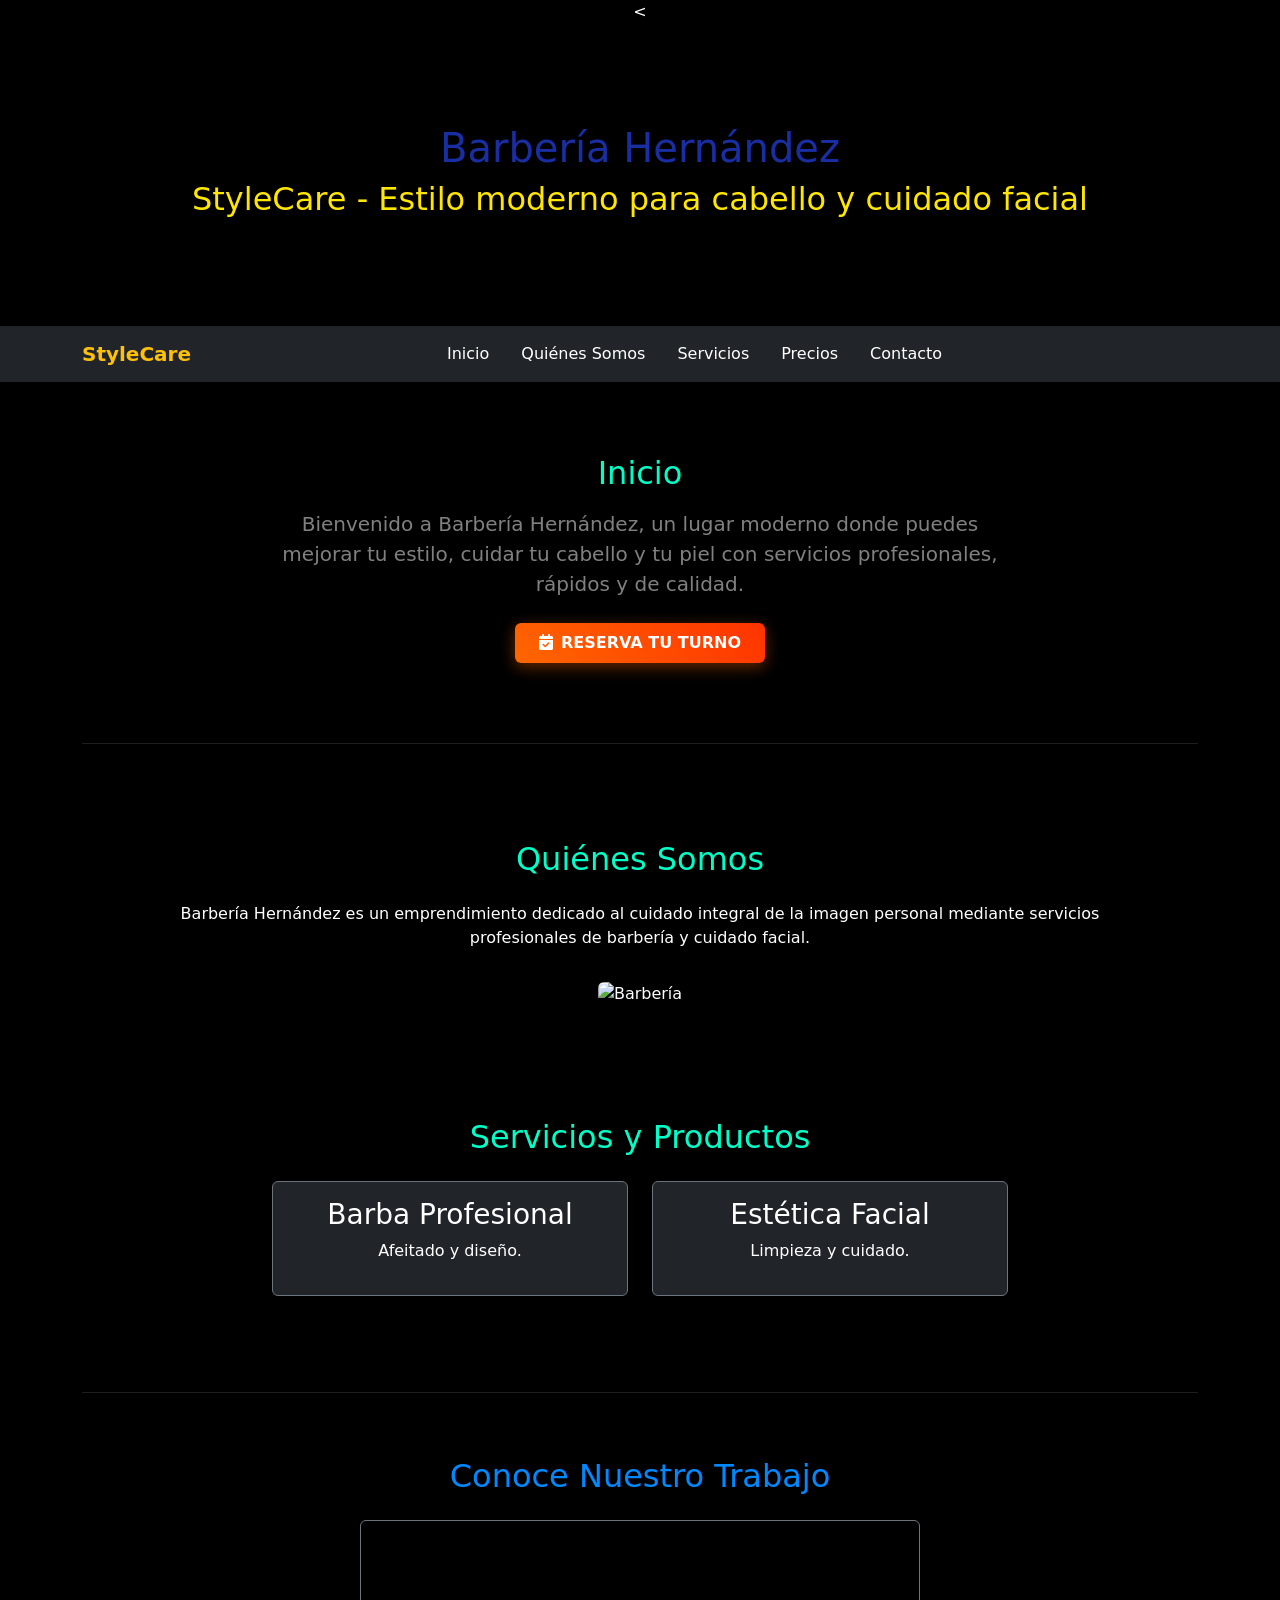
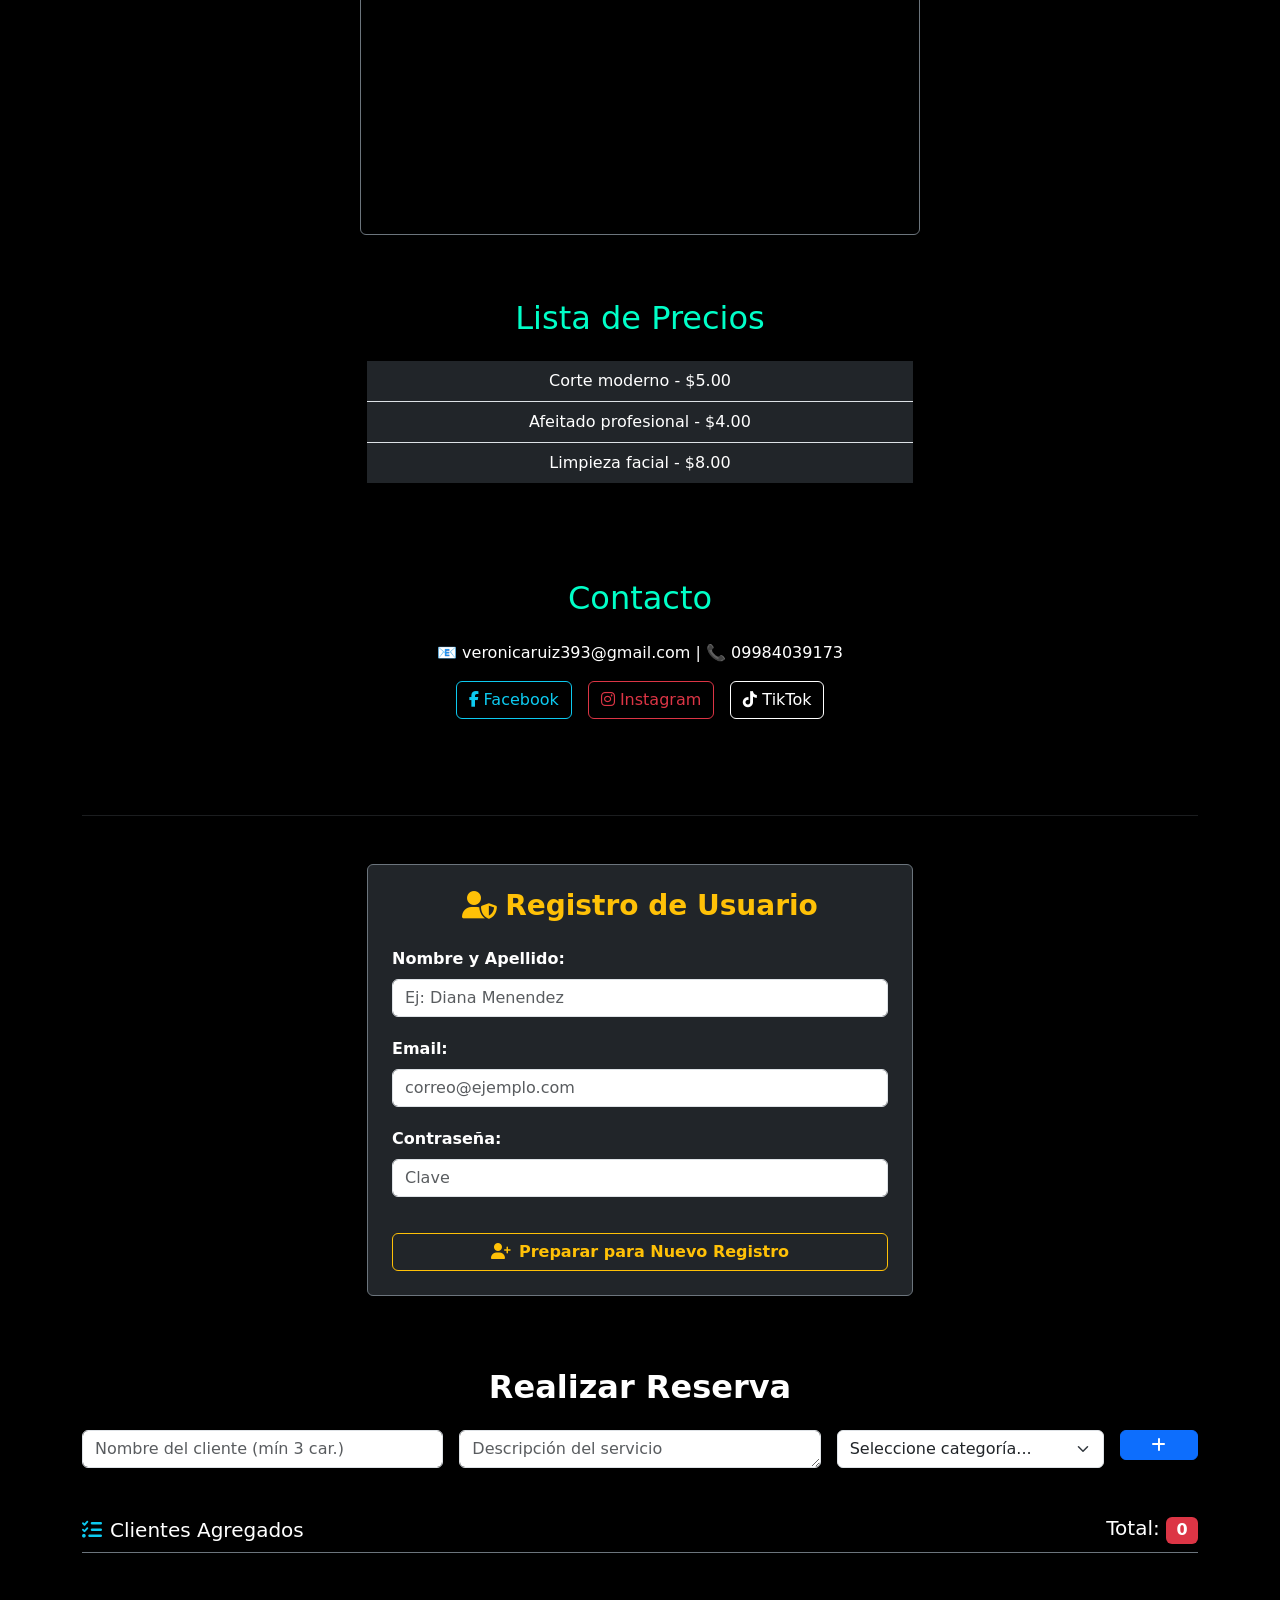
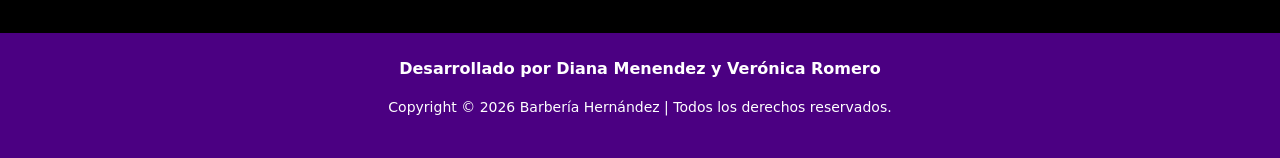
==== commit 9b0b4615: "Termina la logica de validacion de usuarios" ====
--- a/UEA.2026-DesarrolloDe-Aplicaciones-Web-B-/index.html
+++ b/UEA.2026-DesarrolloDe-Aplicaciones-Web-B-/index.html
@@ -1,4 +1,4 @@
-<!DOCTYPE html>
+<<!DOCTYPE html>
 <html lang="es">
 <head>
     <meta charset="UTF-8">
@@ -10,15 +10,33 @@
     
     <style>
         body { background-color: #000; color: #fff; }
-        .btn-personalizado { background-color: #ff6600; color: white; border: none; }
-        .btn-personalizado:hover { background-color: #e65c00; color: white; }
+        .btn-personalizado { 
+            background: linear-gradient(45deg, #ff6600, #ff3300); 
+            color: white; 
+            border: none; 
+            transition: all 0.3s ease;
+            box-shadow: 0 4px 15px rgba(255, 102, 0, 0.4);
+        }
+        .btn-personalizado:hover { 
+            transform: translateY(-2px);
+            box-shadow: 0 6px 20px rgba(255, 102, 0, 0.6);
+            color: white;
+        }
         .btn-tiktok-visible { border: 1px solid #fff; color: #fff; }
         .btn-tiktok-visible:hover { background-color: #ff0050; color: white; }
         .section-title { color: #00ffc8; }
-        /* Estilos para reforzar el color verde de Bootstrap cuando es válido */
-        .was-validated .form-control:valid, .form-control.is-valid {
-            border-color: #198754 !important;
-            background-image: url("data:image/svg+xml,%3csvg xmlns='http://www.w3.org/2000/svg' viewBox='0 0 8 8'%3e%3cpath fill='%23198754' d='M2.3 6.73L.6 4.53c-.4-1.04.46-1.4 1.1-.8l1.1 1.4 3.4-3.8c.6-.63 1.6-.27 1.2.7l-4 4.6c-.43.5-.8.4-1.1.1z'/%3e%3c/svg%3e") !important;
+        
+        /* Estilos personalizados para las tarjetas de reserva creadas */
+        .reserva-card {
+            background-color: #111;
+            border: 1px solid #333;
+            border-left: 5px solid #ff6600;
+            border-radius: 8px;
+            transition: all 0.3s ease;
+        }
+        .reserva-card:hover {
+            transform: scale(1.02);
+            box-shadow: 0 5px 15px rgba(255,102,0,0.2);
         }
     </style>
 </head>
@@ -43,7 +61,6 @@
                     <li class="nav-item"><a class="nav-link text-white mx-2" href="#quienes">Quiénes Somos</a></li>
                     <li class="nav-item"><a class="nav-link text-white mx-2" href="#servicios">Servicios</a></li>
                     <li class="nav-item"><a class="nav-link text-white mx-2" href="#precios">Precios</a></li>
-                    <li class="nav-item"><a class="nav-link text-white mx-2" href="#seccion-reservas">Reservas</a></li>
                     <li class="nav-item"><a class="nav-link text-white mx-2" href="#contacto">Contacto</a></li>
                 </ul>
             </div>
@@ -56,7 +73,9 @@
                 <div class="col-md-8">
                     <h2 class="section-title mb-3">Inicio</h2>
                     <p class="lead fs-5 text-white-50">Bienvenido a Barbería Hernández, un lugar moderno donde puedes mejorar tu estilo, cuidar tu cabello y tu piel con servicios profesionales, rápidos y de calidad.</p>
-                    <a href="#seccion-reservas" class="btn btn-personalizado m-2 p-2 px-3 text-decoration-none rounded d-inline-block fw-bold">Reserva tu Turno</a>
+                    <a href="#seccion-reservas" class="btn btn-personalizado m-2 py-2 px-4 rounded d-inline-block fw-bold text-uppercase tracking-wider">
+                        <i class="fa-solid fa-calendar-check me-2"></i>Reserva tu Turno
+                    </a>
                 </div>
             </div>
         </section>
@@ -68,7 +87,7 @@
                 <div class="col-lg-10">
                     <h2 class="section-title mb-4">Quiénes Somos</h2>
                     <p>Barbería Hernández es un emprendimiento dedicado al cuidado integral de la imagen personal mediante servicios profesionales de barbería y cuidado facial.</p>
-                    <img src="https://images.unsplash.com/photo-1503951914875-452162b0f3f1?w=500" alt="Barbería" class="img-fluid rounded shadow-lg my-3" style="max-width: 500px;">
+                    <img src="https://images.unsplash.com/photo-1503951914875-452162b0f3f1?auto=format&fit=crop&w=600&q=80" alt="Barbería" class="img-fluid rounded shadow-lg my-3" style="max-width: 500px;">
                 </div>
             </div>
         </section>
@@ -80,13 +99,13 @@
                 <div class="col-md-4"><div class="card p-3 bg-dark border-secondary text-white"><h3>Estética Facial</h3><p>Limpieza y cuidado.</p></div></div>
             </div>
         </section>
-
+        
         <hr class="border-secondary my-5">
         
         <section class="py-3">
             <h2 class="mb-4" style="color:#0088ff;">Conoce Nuestro Trabajo</h2>
-            <div class="ratio ratio-16x9 mx-auto" style="max-width: 560px;">
-                <iframe src="https://www.youtube.com/embed/QdoTOumGqcM?start=13" title="Video Barbería Hernández" allowfullscreen></iframe>
+            <div class="d-flex justify-content-center">
+                <iframe width="560" height="315" src="https://www.youtube.com/embed/QdoTOumGqcM?start=13" title="Video Barbería Hernández" allowfullscreen class="rounded border border-secondary shadow"></iframe>
             </div>
         </section>
 
@@ -103,61 +122,6 @@
             </div>
         </section>
 
-        <section class="container my-5 py-5" id="seccion-reservas">
-            <h2 class="section-title mb-4">Realizar Reserva</h2>
-            <form id="form-reserva" class="row g-3 text-start justify-content-center" novalidate>
-                
-                <div class="col-md-6">
-                    <label for="nombre" class="form-label text-white">Nombre Completo</label>
-                    <input type="text" class="form-control bg-dark text-white border-secondary" id="nombre" placeholder="Tu Nombre" required>
-                    <div id="error-nombre" class="invalid-feedback">El nombre debe tener al menos 3 caracteres.</div>
-                    <div class="valid-feedback">¡Nombre válido!</div>
-                </div>
-
-                <div class="col-md-6">
-                    <label for="correo" class="form-label text-white">Correo Electrónico</label>
-                    <input type="email" class="form-control bg-dark text-white border-secondary" id="correo" placeholder="ejemplo@correo.com" required>
-                    <div id="error-correo" class="invalid-feedback">Por favor introduce un correo válido (debe incluir @ y un dominio).</div>
-                    <div class="valid-feedback">¡Correo correcto!</div>
-                </div>
-
-                <div class="col-md-6">
-                    <label for="password" class="form-label text-white">Contraseña de Reserva</label>
-                    <input type="password" class="form-control bg-dark text-white border-secondary" id="password" placeholder="Mínimo 6 caracteres" required>
-                    <div id="error-password" class="invalid-feedback">La contraseña debe tener al menos 6 caracteres.</div>
-                    <div class="valid-feedback">¡Contraseña segura!</div>
-                </div>
-
-                <div class="col-md-6">
-                    <label for="categoria" class="form-label text-white">Servicio</label>
-                    <select class="form-select bg-dark text-white border-secondary" id="categoria" required>
-                        <option value="">Seleccione categoría...</option>
-                        <option value="Corte">Corte - $5.00</option>
-                        <option value="Afeitado">Afeitado - $4.00</option>
-                        <option value="Limpieza">Limpieza Facial - $8.00</option>
-                    </select>
-                    <div id="error-categoria" class="invalid-feedback">Por favor selecciona un servicio.</div>
-                    <div class="valid-feedback">¡Servicio seleccionado!</div>
-                </div>
-
-                <div class="col-md-12">
-                    <label for="descripcion" class="form-label text-white">Detalles o Preferencias</label>
-                    <textarea class="form-control bg-dark text-white border-secondary" id="descripcion" rows="2" placeholder="Ej: Cabello corto a los lados, barba delineada..." required></textarea>
-                    <div id="error-descripcion" class="invalid-feedback">Por favor ingresa una breve descripción.</div>
-                    <div class="valid-feedback">¡Descripción registrada!</div>
-                </div>
-
-                <div class="col-md-4 text-center mt-4">
-                    <button type="submit" class="btn btn-personalizado w-100 fw-bold p-2">Registrar Turno</button>
-                </div>
-            </form>
-
-            <div class="mt-5 text-center">
-                <h5>Total registros: <span id="contador" class="badge bg-secondary">0</span></h5>
-                <div id="lista-reservas" class="row mt-3 justify-content-center"></div>
-            </div>
-        </section>
-
         <section id="contacto" class="py-5">
             <h2 class="section-title mb-4">Contacto</h2>
             <p>📧 veronicaruiz393@gmail.com | 📞 09984039173</p>
@@ -167,6 +131,68 @@
                 <a href="https://www.tiktok.com/@hernandezbarberia19" target="_blank" class="btn btn-tiktok-visible"><i class="fab fa-tiktok"></i> TikTok</a>
             </div>
         </section>
+
+        <hr class="border-secondary my-5">
+
+        <section class="row justify-content-center mb-5">
+            <div class="col-md-6 text-start">
+                <div class="card p-4 bg-dark border-secondary text-white shadow-lg">
+                    <h3 class="text-center mb-4 text-warning fw-bold"><i class="fa-solid fa-user-shield me-2"></i>Registro de Usuario</h3>
+                    
+                    <div class="mb-3">
+                        <label for="nombre-usuario" class="form-label fw-bold">Nombre y Apellido:</label>
+                        <input type="text" class="form-control" id="nombre-usuario" placeholder="Ej: Diana Menendez">
+                        <div id="error-nombre-usuario" class="form-text fw-bold mt-1"></div>
+                    </div>
+
+                    <div class="mb-3">
+                        <label for="email-usuario" class="form-label fw-bold">Email:</label>
+                        <input type="email" class="form-control" id="email-usuario" placeholder="correo@ejemplo.com">
+                        <div id="error-email-usuario" class="form-text fw-bold mt-1"></div>
+                    </div>
+
+                    <div class="mb-3">
+                        <label for="clave-usuario" class="form-label fw-bold">Contraseña:</label>
+                        <input type="password" class="form-control" id="clave-usuario" placeholder="Clave">
+                        <div id="error-clave-usuario" class="form-text fw-bold mt-1"></div>
+                    </div>
+                </div>
+            </div>
+        </section>
+
+        <section id="seccion-reservas" class="py-4">
+            <h2 class="text-center mb-4 text-white fw-bold">Realizar Reserva</h2>
+            <form id="form-reserva" class="row g-3 justify-content-center" novalidate>
+                <div class="col-md-4">
+                    <input type="text" class="form-control" id="nombre" placeholder="Nombre del cliente (mín 3 car.)" required>
+                    <div id="error-nombre" class="invalid-feedback fw-bold text-start"></div>
+                </div>
+                <div class="col-md-4">
+                    <textarea class="form-control" id="descripcion" placeholder="Descripción del servicio" rows="1" required></textarea>
+                    <div id="error-descripcion" class="invalid-feedback fw-bold text-start"></div>
+                </div>
+                <div class="col-md-3">
+                    <select class="form-select" id="categoria" required>
+                        <option value="">Seleccione categoría...</option>
+                        <option value="Corte">Corte</option>
+                        <option value="Afeitado">Afeitado</option>
+                        <option value="Limpieza">Limpieza Facial</option>
+                    </select>
+                    <div id="error-categoria" class="invalid-feedback fw-bold text-start"></div>
+                </div>
+                <div class="col-md-1">
+                    <button type="submit" class="btn btn-primary w-100 fw-bold"><i class="fa-solid fa-plus"></i></button>
+                </div>
+            </form>
+
+            <div class="mt-5 text-start">
+                <h5 class="text-white border-bottom border-secondary pb-2 d-flex justify-content-between align-items-center">
+                    <span><i class="fa-solid fa-list-check me-2 text-info"></i>Clientes Agregados</span>
+                    <span>Total: <span id="contador" class="badge bg-danger fs-6">0</span></span>
+                </h5>
+                <div id="lista-reservas" class="row g-3 mt-1"></div>
+            </div>
+        </section>
     </main>
 
     <footer class="text-center p-4 text-white" style="background-color:#4b0082;">
@@ -175,116 +201,6 @@
     </footer>
 
     <script src="https://cdn.jsdelivr.net/npm/bootstrap@5.3.3/dist/js/bootstrap.bundle.min.js"></script>
-
-    <script>
-        document.getElementById('form-reserva').addEventListener('submit', function(event) {
-            event.preventDefault();
-            event.stopPropagation();
-
-            const nombre = document.getElementById('nombre');
-            const correo = document.getElementById('correo');
-            const password = document.getElementById('password');
-            const categoria = document.getElementById('categoria');
-            const descripcion = document.getElementById('descripcion');
-
-            let formValido = true;
-
-            // Validación Nombre (mínimo 3 letras)
-            if (nombre.value.trim().length < 3) {
-                nombre.classList.add('is-invalid');
-                nombre.classList.remove('is-valid');
-                formValido = false;
-            } else {
-                nombre.classList.remove('is-invalid');
-                nombre.classList.add('is-valid');
-            }
-
-            // Validación Correo (Debe ser un email válido e incluir @)
-            const regexCorreo = /^[^\s@]+@[^\s@]+\.[^\s@]+$/;
-            if (!regexCorreo.test(correo.value.trim())) {
-                correo.classList.add('is-invalid');
-                correo.classList.remove('is-valid');
-                formValido = false;
-            } else {
-                correo.classList.remove('is-invalid');
-                correo.classList.add('is-valid');
-            }
-
-            // Validación Contraseña (mínimo 6 caracteres)
-            if (password.value.length < 6) {
-                password.classList.add('is-invalid');
-                password.classList.remove('is-valid');
-                formValido = false;
-            } else {
-                password.classList.remove('is-invalid');
-                password.classList.add('is-valid');
-            }
-
-            // Validación Categoría
-            if (categoria.value === "") {
-                categoria.classList.add('is-invalid');
-                categoria.classList.remove('is-valid');
-                formValido = false;
-            } else {
-                categoria.classList.remove('is-invalid');
-                categoria.classList.add('is-valid');
-            }
-
-            // Validación Descripción
-            if (descripcion.value.trim() === "") {
-                descripcion.classList.add('is-invalid');
-                descripcion.classList.remove('is-valid');
-                formValido = false;
-            } else {
-                descripcion.classList.remove('is-invalid');
-                descripcion.classList.add('is-valid');
-            }
-
-            // Si pasa todo, agrega la tarjeta y limpia
-            if (formValido) {
-                const lista = document.getElementById('lista-reservas');
-                const contador = document.getElementById('contador');
-                
-                // Crear nueva tarjeta visual para la reserva
-                const nuevaCard = document.createElement('div');
-                nuevaCard.className = 'col-md-4 mt-3';
-                nuevaCard.innerHTML = `
-                    <div class="card bg-dark border-success text-white text-start p-3 shadow">
-                        <h5 class="text-success"><i class="fas fa-check-circle"></i> ${nombre.value}</h5>
-                        <p class="mb-1"><strong>Servicio:</strong> ${categoria.value}</p>
-                        <p class="mb-1"><strong>Email:</strong> ${correo.value}</p>
-                        <p class="small text-white-50">${descripcion.value}</p>
-                    </div>
-                `;
-                
-                lista.appendChild(nuevaCard);
-                
-                // Actualizar contador de reservas
-                contador.textContent = lista.children.length;
-
-                // Resetear formulario y remover clases verde/rojo
-                this.reset();
-                nombre.classList.remove('is-valid');
-                correo.classList.remove('is-valid');
-                password.classList.remove('is-valid');
-                categoria.classList.remove('is-valid');
-                descripcion.classList.remove('is-valid');
-                
-                alert("¡Reserva añadida con éxito!");
-            }
-        });
-
-        // Eventos opcionales para que cambie en tiempo real mientras el cliente escribe
-        document.getElementById('correo').addEventListener('input', function() {
-            const regexCorreo = /^[^\s@]+@[^\s@]+\.[^\s@]+$/;
-            if (regexCorreo.test(this.value.trim())) {
-                this.classList.remove('is-invalid');
-                this.classList.add('is-valid');
-            } else {
-                this.classList.remove('is-valid');
-                this.classList.add('is-invalid');
-            }
-        });
-    </script>
+    <script src="script.js"></script>
 </body>
 </html>
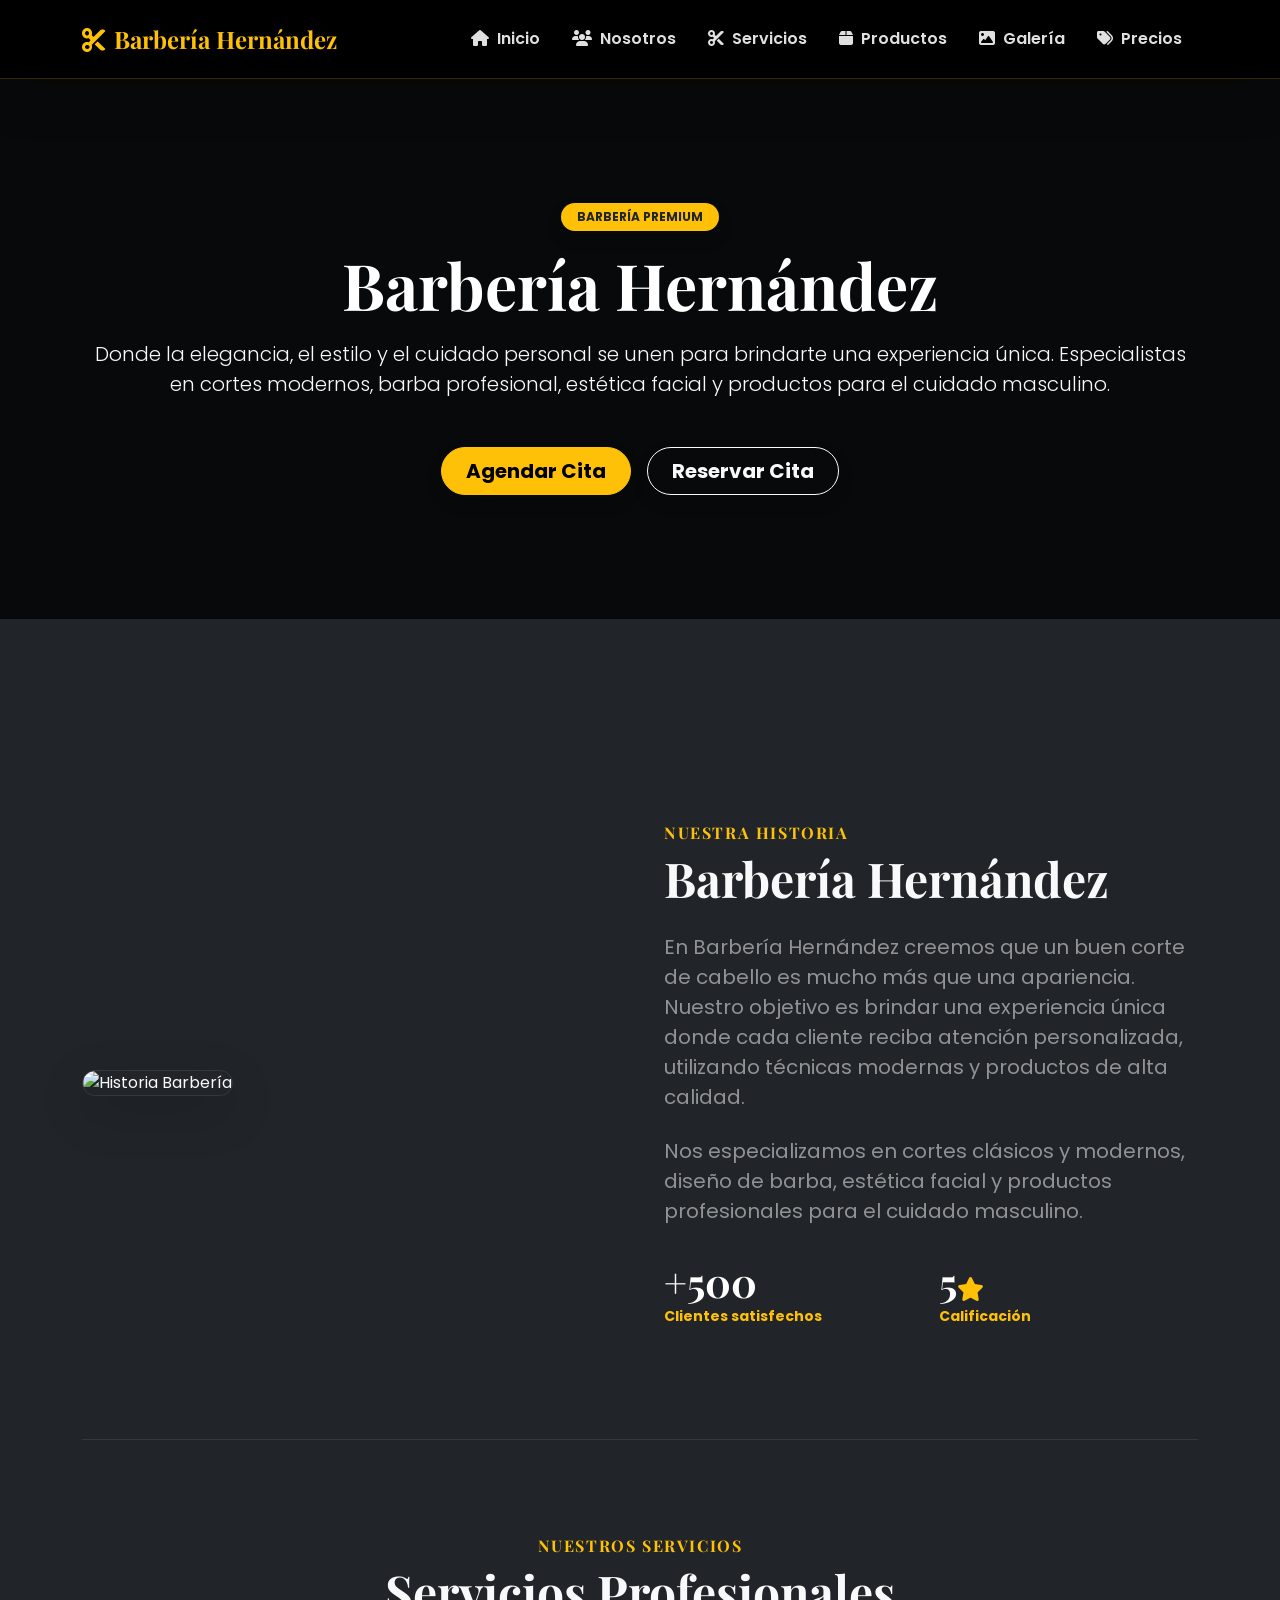
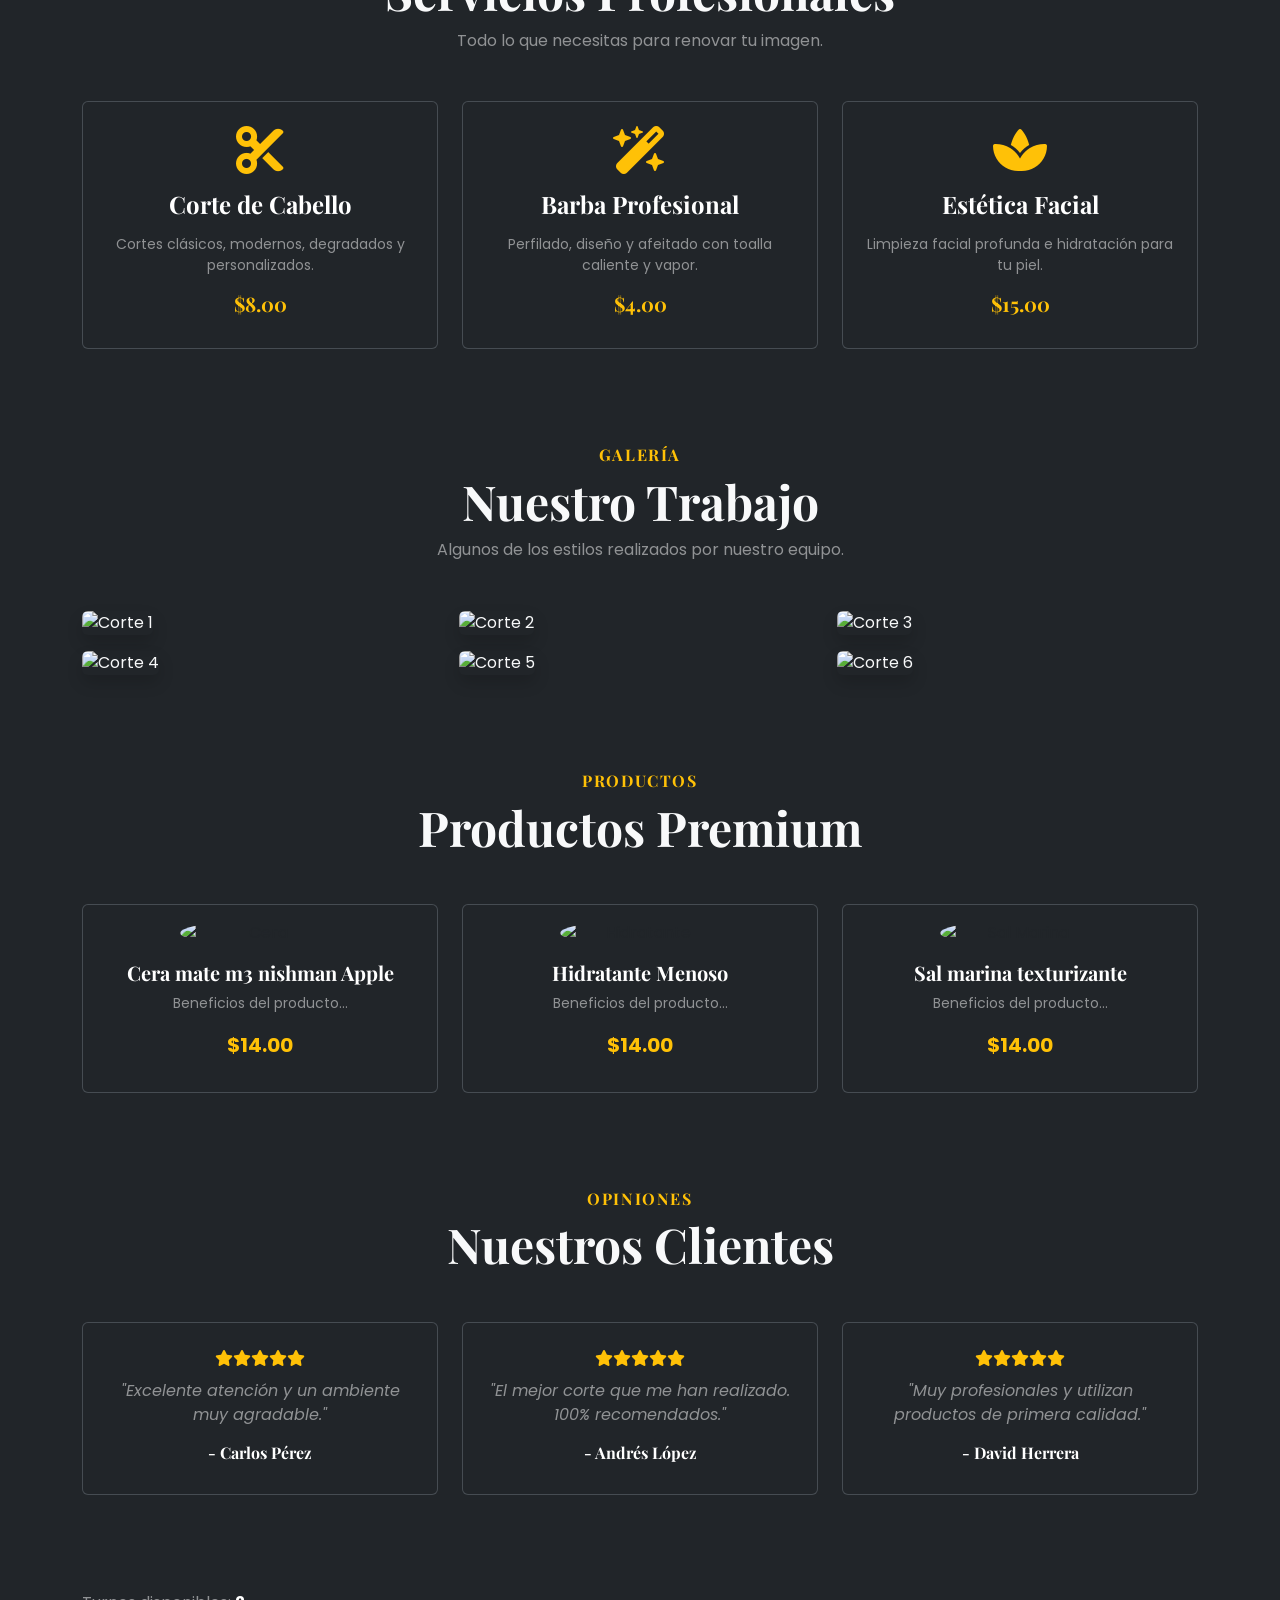
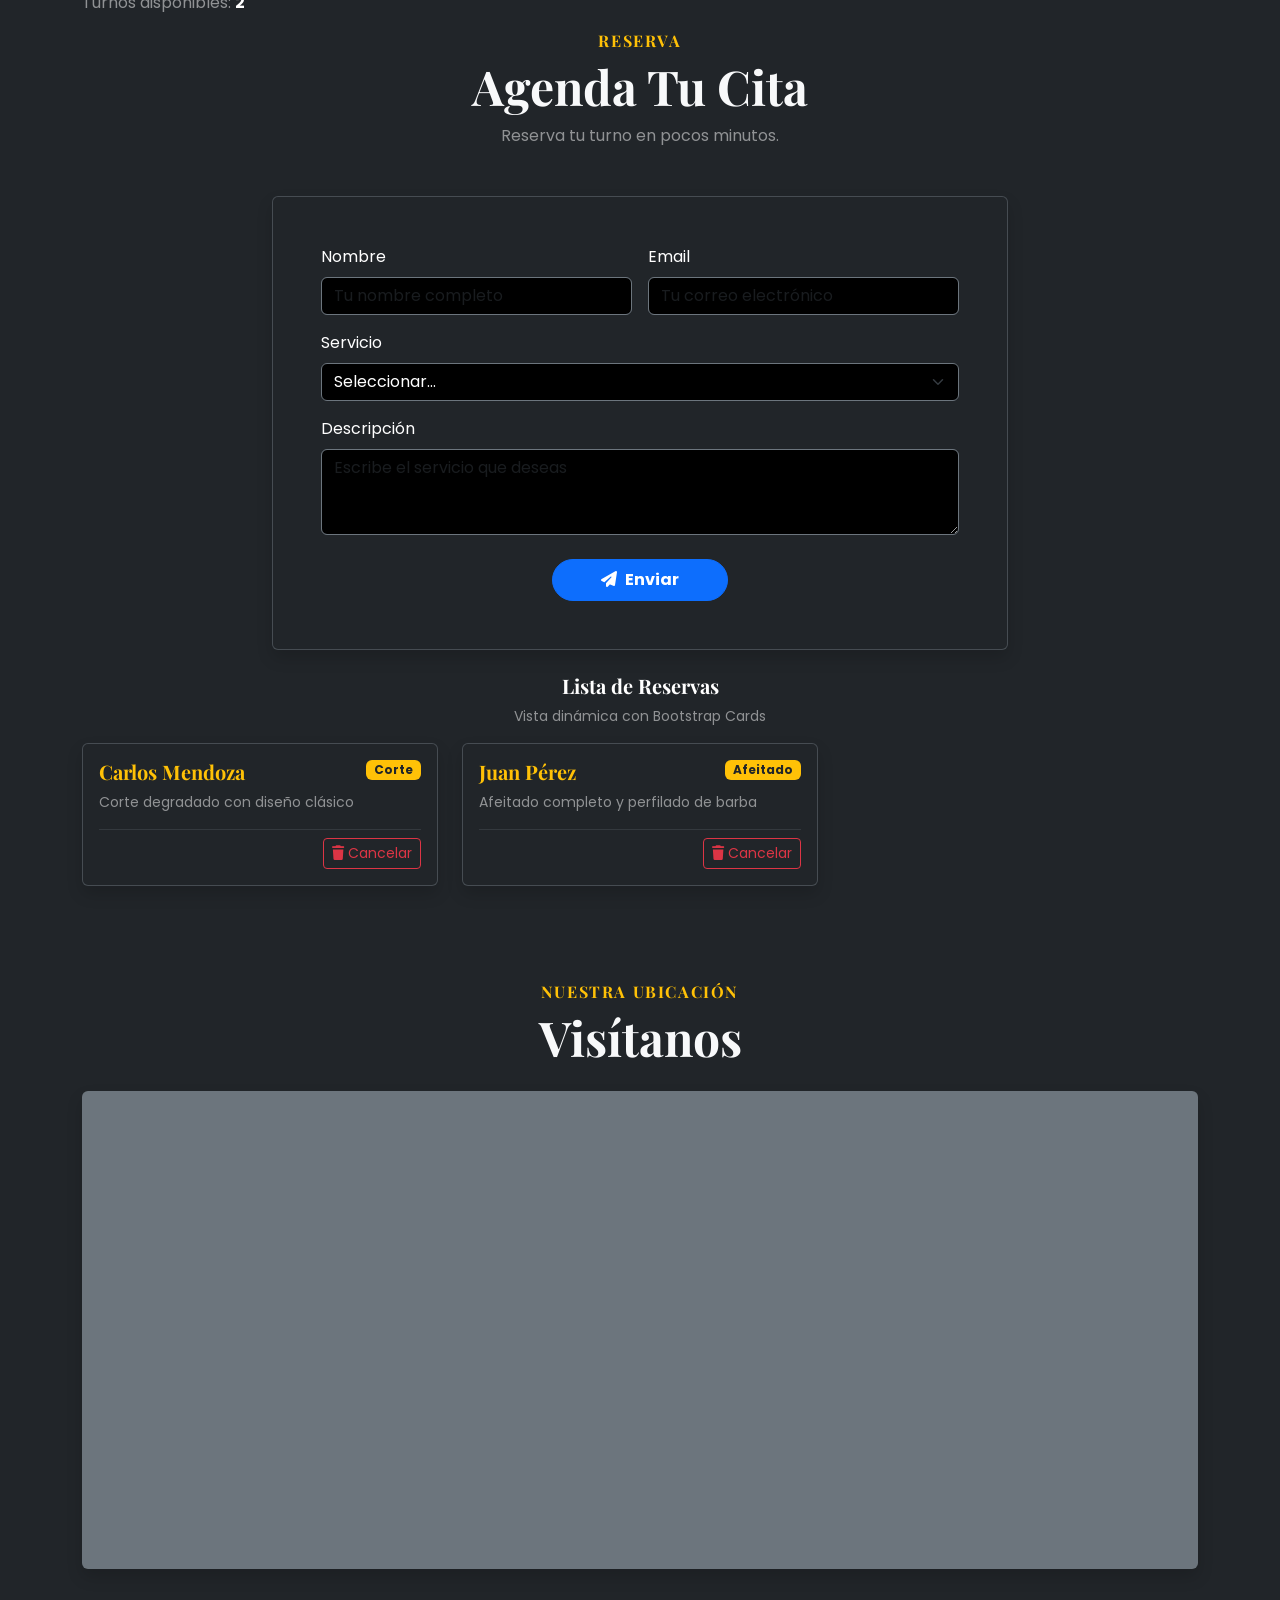
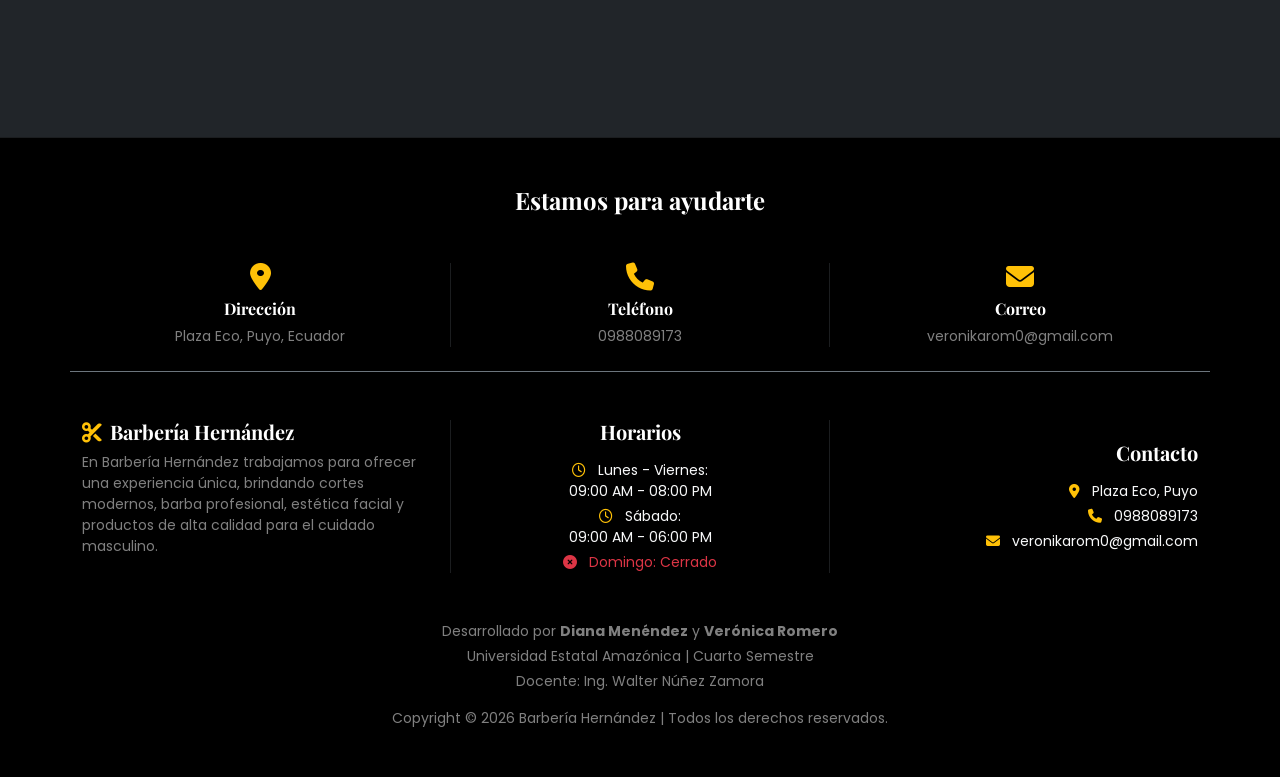
==== commit 032cbbbf: "Add files via upload actualizar" ====
--- a/UEA.2026-DesarrolloDe-Aplicaciones-Web-B-/index.html
+++ b/UEA.2026-DesarrolloDe-Aplicaciones-Web-B-/index.html
@@ -1,205 +1,385 @@
-<<!DOCTYPE html>
+<!DOCTYPE html>
 <html lang="es">
 <head>
     <meta charset="UTF-8">
     <meta name="viewport" content="width=device-width, initial-scale=1.0">
     <title>Barbería Hernández - StyleCare</title>
-    
+    <!-- Bootstrap 5 -->
     <link href="https://cdn.jsdelivr.net/npm/bootstrap@5.3.3/dist/css/bootstrap.min.css" rel="stylesheet">
+    <!-- FontAwesome para Íconos -->
     <link rel="stylesheet" href="https://cdnjs.cloudflare.com/ajax/libs/font-awesome/6.4.2/css/all.min.css">
-    
-    <style>
-        body { background-color: #000; color: #fff; }
-        .btn-personalizado { 
-            background: linear-gradient(45deg, #ff6600, #ff3300); 
-            color: white; 
-            border: none; 
-            transition: all 0.3s ease;
-            box-shadow: 0 4px 15px rgba(255, 102, 0, 0.4);
-        }
-        .btn-personalizado:hover { 
-            transform: translateY(-2px);
-            box-shadow: 0 6px 20px rgba(255, 102, 0, 0.6);
-            color: white;
-        }
-        .btn-tiktok-visible { border: 1px solid #fff; color: #fff; }
-        .btn-tiktok-visible:hover { background-color: #ff0050; color: white; }
-        .section-title { color: #00ffc8; }
-        
-        /* Estilos personalizados para las tarjetas de reserva creadas */
-        .reserva-card {
-            background-color: #111;
-            border: 1px solid #333;
-            border-left: 5px solid #ff6600;
-            border-radius: 8px;
-            transition: all 0.3s ease;
-        }
-        .reserva-card:hover {
-            transform: scale(1.02);
-            box-shadow: 0 5px 15px rgba(255,102,0,0.2);
-        }
-    </style>
+    <!-- Estilos personalizados -->
+    <link rel="stylesheet" href="style.css">
+
 </head>
-<body class="text-center">
-
-    <header style="background-image: url('https://images.unsplash.com/photo-1621605815971-fbc98d665033'); background-size: cover; background-position: center; padding: 80px; text-align: center;">
-        <div style="background-color: rgba(0,0,0,0.6); padding:20px; border-radius:10px; display: inline-block;">
-            <h1 style="color:rgb(25, 46, 163); text-shadow:3px 3px 8px black;">Barbería Hernández</h1>
-            <h2 style="color:#ffe600;">StyleCare - Estilo moderno para cabello y cuidado facial</h2>
-        </div>
-    </header>
-
-    <nav class="navbar navbar-expand-lg navbar-dark bg-dark sticky-top shadow">
-        <div class="container justify-content-center">
-            <a class="navbar-brand text-warning fw-bold mx-auto mx-lg-0" href="#">StyleCare</a>
-            <button class="navbar-toggler" type="button" data-bs-toggle="collapse" data-bs-target="#navbarNav">
+<body class="bg-dark text-light">
+
+    <!-- MENÚ DE NAVEGACIÓN -->
+    <nav class="navbar navbar-expand-lg navbar-dark bg-black sticky-top shadow-lg py-3">
+        <div class="container">
+            <a class="navbar-brand text-warning fw-bold fs-4" href="#inicio">
+                <i class="fa-solid fa-scissors me-2"></i>Barbería Hernández
+            </a>
+            <button class="navbar-toggler border-0" type="button" data-bs-toggle="collapse" data-bs-target="#navbarNav">
                 <span class="navbar-toggler-icon"></span>
             </button>
-            <div class="collapse navbar-collapse justify-content-center" id="navbarNav">
-                <ul class="navbar-nav text-center">
-                    <li class="nav-item"><a class="nav-link text-white mx-2" href="#inicio">Inicio</a></li>
-                    <li class="nav-item"><a class="nav-link text-white mx-2" href="#quienes">Quiénes Somos</a></li>
-                    <li class="nav-item"><a class="nav-link text-white mx-2" href="#servicios">Servicios</a></li>
-                    <li class="nav-item"><a class="nav-link text-white mx-2" href="#precios">Precios</a></li>
-                    <li class="nav-item"><a class="nav-link text-white mx-2" href="#contacto">Contacto</a></li>
+            <div class="collapse navbar-collapse" id="navbarNav">
+                <ul class="navbar-nav ms-auto text-center fw-semibold">
+                    <li class="nav-item"><a class="nav-link px-3" href="#inicio"><i class="fa-solid fa-house me-1"></i> Inicio</a></li>
+                    <li class="nav-item"><a class="nav-link px-3" href="#quienes"><i class="fa-solid fa-users me-1"></i> Nosotros</a></li>
+                    <li class="nav-item"><a class="nav-link px-3" href="#servicios"><i class="fa-solid fa-scissors me-1"></i> Servicios</a></li>
+                    <li class="nav-item"><a class="nav-link px-3" href="#productos"><i class="fa-solid fa-box me-1"></i> Productos</a></li>
+                    <li class="nav-item"><a class="nav-link px-3" href="#galeria"><i class="fa-solid fa-image me-1"></i> Galería</a></li>
+                    <li class="nav-item"><a class="nav-link px-3" href="#precios"><i class="fa-solid fa-tags me-1"></i> Precios</a></li>
                 </ul>
             </div>
         </div>
     </nav>
 
-    <main class="container my-5">
-        <section id="inicio" class="py-4">
+    <!-- BANNER HERO (INICIO) -->
+    <section id="inicio" class="hero-section text-center position-relative">
+        <div class="container position-relative z-2 py-5">
+            <span class="badge bg-warning text-dark px-3 py-2 rounded-pill fw-bold mb-3 shadow">
+                BARBERÍA PREMIUM
+            </span>
+            <h1 class="display-3 fw-bold text-white mb-3">Barbería Hernández</h1>
+            <p class="lead text-light max-w-700 mx-auto mb-5">
+                Donde la elegancia, el estilo y el cuidado personal se unen para brindarte una experiencia única. Especialistas en cortes modernos, barba profesional, estética facial y productos para el cuidado masculino.
+            </p>
+            <div class="d-flex justify-content-center gap-3 flex-wrap">
+                <a href="#seccion-reservas" class="btn btn-warning btn-lg px-4 py-2 fw-bold rounded-pill shadow">
+                    Agendar Cita
+                </a>
+                <a href="#contacto" class="btn btn-outline-light btn-lg px-4 py-2 fw-bold rounded-pill shadow">
+                    Reservar Cita
+                </a>
+            </div>
+        </div>
+        <div class="hero-overlay"></div>
+    </section>
+
+    <!-- HOST DE ALERTAS (Bootstrap) -->
+    <div id="bootstrapAlertHost" class="container px-3 px-md-0 pt-3" style="margin-top: 68px;"></div>
+
+    <main class="container my-5 py-4">
+
+
+        <!-- NUESTRA HISTORIA -->
+        <section id="quienes" class="py-5">
+            <div class="row align-items-center g-5">
+                <div class="col-lg-6 text-center text-lg-start">
+                    <img src="https://lh3.googleusercontent.com/gps-cs-s/AHRPTWkZuMJ7Zo-_ZTdIKQNPpuyWHyAVFsUzei3IvLznObn9U74T2TsBvJ_ChsE5Awb-CP0142-QIjtBoGkUhXfxV5J3PbbM_u9FZNiARwQO1A6U1-lwkpCPHYMiOM3HmfR5h08XOS6E=s1360-w1360-h1020-rw" alt="Historia Barbería" class="img-fluid rounded-4 shadow-lg border border-secondary border-opacity-25 w-75">
+                </div>
+                <div class="col-lg-6 text-start">
+                    <h6 class="text-warning text-uppercase fw-bold tracking-wider mb-2">Nuestra Historia</h6>
+                    <h2 class="display-5 fw-bold mb-4">Barbería Hernández</h2>
+                    <p class="text-white-50 fs-5 mb-4">
+                        En Barbería Hernández creemos que un buen corte de cabello es mucho más que una apariencia. Nuestro objetivo es brindar una experiencia única donde cada cliente reciba atención personalizada, utilizando técnicas modernas y productos de alta calidad.
+                    </p>
+                    <p class="text-white-50 fs-5 mb-4">
+                        Nos especializamos en cortes clásicos y modernos, diseño de barba, estética facial y productos profesionales para el cuidado masculino.
+                    </p>
+                    <div class="row g-3 text-center text-md-start pt-2">
+                        <div class="col-6">
+                            <h3 class="fw-bold text-white display-6 mb-0">+500</h3>
+                            <p class="text-warning small fw-bold">Clientes satisfechos</p>
+                        </div>
+                        <div class="col-6">
+                            <h3 class="fw-bold text-white display-6 mb-0">5<i class="fa-solid fa-star text-warning fs-4"></i></h3>
+                            <p class="text-warning small fw-bold">Calificación</p>
+                        </div>
+                    </div>
+                </div>
+            </div>
+        </section>
+
+        <hr class="border-secondary my-5 opacity-25">
+
+        <!-- SERVICIOS PROFESIONALES -->
+        <section id="servicios" class="py-5">
+            <div class="text-center mb-5">
+                <h6 class="text-warning text-uppercase fw-bold tracking-wider">Nuestros Servicios</h6>
+                <h2 class="display-5 fw-bold">Servicios Profesionales</h2>
+                <p class="text-white-50">Todo lo que necesitas para renovar tu imagen.</p>
+            </div>
+            <div class="row justify-content-center g-4">
+                <!-- Servicio 1 -->
+                <div class="col-md-4">
+                    <div class="card bg-dark border-secondary border-opacity-50 text-white h-100 p-4 text-center card-hover">
+                        <i class="fa-solid fa-scissors fa-3x text-warning mb-3"></i>
+                        <h4 class="fw-bold mb-3">Corte de Cabello</h4>
+                        <p class="text-white-50 small">Cortes clásicos, modernos, degradados y personalizados.</p>
+                        <h5 class="text-warning fw-bold mt-auto">$8.00</h5>
+                    </div>
+                </div>
+                <!-- Servicio 2 -->
+                <div class="col-md-4">
+                    <div class="card bg-dark border-secondary border-opacity-50 text-white h-100 p-4 text-center card-hover">
+                        <i class="fa-solid fa-wand-magic-sparkles fa-3x text-warning mb-3"></i>
+                        <h4 class="fw-bold mb-3">Barba Profesional</h4>
+                        <p class="text-white-50 small">Perfilado, diseño y afeitado con toalla caliente y vapor.</p>
+                        <h5 class="text-warning fw-bold mt-auto">$4.00</h5>
+                    </div>
+                </div>
+                <!-- Servicio 3 -->
+                <div class="col-md-4">
+                    <div class="card bg-dark border-secondary border-opacity-50 text-white h-100 p-4 text-center card-hover">
+                        <i class="fa-solid fa-spa fa-3x text-warning mb-3"></i>
+                        <h4 class="fw-bold mb-3">Estética Facial</h4>
+                        <p class="text-white-50 small">Limpieza facial profunda e hidratación para tu piel.</p>
+                        <h5 class="text-warning fw-bold mt-auto">$15.00</h5>
+                    </div>
+                </div>
+            </div>
+        </section>
+
+        <!-- GALERÍA -->
+        <section id="galeria" class="py-5">
+            <div class="text-center mb-5">
+                <h6 class="text-warning text-uppercase fw-bold tracking-wider">Galería</h6>
+                <h2 class="display-5 fw-bold">Nuestro Trabajo</h2>
+                <p class="text-white-50">Algunos de los estilos realizados por nuestro equipo.</p>
+            </div>
+            <div class="row g-3">
+                <div class="col-md-4"><img src="https://via.placeholder.com/400x400/222/fff?text=Trabajo+1" class="img-fluid rounded shadow w-100" alt="Corte 1"></div>
+                <div class="col-md-4"><img src="https://via.placeholder.com/400x400/222/fff?text=Trabajo+2" class="img-fluid rounded shadow w-100" alt="Corte 2"></div>
+                <div class="col-md-4"><img src="https://via.placeholder.com/400x400/222/fff?text=Trabajo+3" class="img-fluid rounded shadow w-100" alt="Corte 3"></div>
+                <div class="col-md-4"><img src="https://via.placeholder.com/400x400/222/fff?text=Trabajo+4" class="img-fluid rounded shadow w-100" alt="Corte 4"></div>
+                <div class="col-md-4"><img src="https://via.placeholder.com/400x400/222/fff?text=Trabajo+5" class="img-fluid rounded shadow w-100" alt="Corte 5"></div>
+                <div class="col-md-4"><img src="https://via.placeholder.com/400x400/222/fff?text=Trabajo+6" class="img-fluid rounded shadow w-100" alt="Corte 6"></div>
+            </div>
+        </section>
+
+        <!-- PRODUCTOS PREMIUM -->
+        <section id="productos" class="py-5">
+            <div class="text-center mb-5">
+                <h6 class="text-warning text-uppercase fw-bold tracking-wider">Productos</h6>
+                <h2 class="display-5 fw-bold">Productos Premium</h2>
+            </div>
+            <div class="row g-4 justify-content-center">
+                <div class="col-md-4">
+                    <div class="card bg-dark border-secondary border-opacity-50 p-3 h-100 text-center">
+                        <img src="https://via.placeholder.com/200/222/fff?text=Cera+Nishman" class="card-img-top w-50 mx-auto rounded-circle mb-3" alt="Cera">
+                        <h5 class="text-white fw-bold">Cera mate m3 nishman Apple</h5>
+                        <p class="text-white-50 small">Beneficios del producto...</p>
+                        <p class="text-warning fw-bold fs-5">$14.00</p>
+                    </div>
+                </div>
+                <div class="col-md-4">
+                    <div class="card bg-dark border-secondary border-opacity-50 p-3 h-100 text-center">
+                        <img src="https://via.placeholder.com/200/222/fff?text=Hidratante" class="card-img-top w-50 mx-auto rounded-circle mb-3" alt="Hidratante">
+                        <h5 class="text-white fw-bold">Hidratante Menoso</h5>
+                        <p class="text-white-50 small">Beneficios del producto...</p>
+                        <p class="text-warning fw-bold fs-5">$14.00</p>
+                    </div>
+                </div>
+                <div class="col-md-4">
+                    <div class="card bg-dark border-secondary border-opacity-50 p-3 h-100 text-center">
+                        <img src="https://via.placeholder.com/200/222/fff?text=Sal+Marina" class="card-img-top w-50 mx-auto rounded-circle mb-3" alt="Sal Marina">
+                        <h5 class="text-white fw-bold">Sal marina texturizante</h5>
+                        <p class="text-white-50 small">Beneficios del producto...</p>
+                        <p class="text-warning fw-bold fs-5">$14.00</p>
+                    </div>
+                </div>
+            </div>
+        </section>
+
+        <!-- MODAL (Bootstrap) - Confirmar cancelación -->
+        <div class="modal fade" id="modalConfirmacion" tabindex="-1" aria-labelledby="modalConfirmacionTitle" aria-hidden="true">
+            <div class="modal-dialog modal-dialog-centered">
+                <div class="modal-content bg-dark text-light border-secondary">
+                    <div class="modal-header border-secondary">
+                        <h5 class="modal-title" id="modalConfirmacionTitle">Confirmar</h5>
+                        <button type="button" class="btn-close btn-close-white" data-bs-dismiss="modal" aria-label="Cerrar"></button>
+                    </div>
+                    <div class="modal-body">
+                        <p id="modalConfirmacionBody" class="mb-0"></p>
+                    </div>
+                    <div class="modal-footer border-secondary">
+                        <button type="button" class="btn btn-outline-light" data-bs-dismiss="modal">No</button>
+                        <button type="button" id="btnConfirmarCancelar" class="btn btn-danger">
+                            <i class="fa-solid fa-triangle-exclamation me-2"></i>Confirmar
+                        </button>
+                    </div>
+                </div>
+            </div>
+        </div>
+
+        <!-- OPINIONES -->
+
+        <section class="py-5 text-center">
+            <h6 class="text-warning text-uppercase fw-bold tracking-wider">Opiniones</h6>
+            <h2 class="display-5 fw-bold mb-5">Nuestros Clientes</h2>
+            <div class="row g-4">
+                <div class="col-md-4">
+                    <div class="p-4 border border-secondary border-opacity-50 rounded bg-dark">
+                        <div class="text-warning mb-2">
+                            <i class="fa-solid fa-star"></i><i class="fa-solid fa-star"></i><i class="fa-solid fa-star"></i><i class="fa-solid fa-star"></i><i class="fa-solid fa-star"></i>
+                        </div>
+                        <p class="text-white-50 fst-italic">"Excelente atención y un ambiente muy agradable."</p>
+                        <h6 class="text-white fw-bold">- Carlos Pérez</h6>
+                    </div>
+                </div>
+                <div class="col-md-4">
+                    <div class="p-4 border border-secondary border-opacity-50 rounded bg-dark">
+                        <div class="text-warning mb-2">
+                            <i class="fa-solid fa-star"></i><i class="fa-solid fa-star"></i><i class="fa-solid fa-star"></i><i class="fa-solid fa-star"></i><i class="fa-solid fa-star"></i>
+                        </div>
+                        <p class="text-white-50 fst-italic">"El mejor corte que me han realizado. 100% recomendados."</p>
+                        <h6 class="text-white fw-bold">- Andrés López</h6>
+                    </div>
+                </div>
+                <div class="col-md-4">
+                    <div class="p-4 border border-secondary border-opacity-50 rounded bg-dark">
+                        <div class="text-warning mb-2">
+                            <i class="fa-solid fa-star"></i><i class="fa-solid fa-star"></i><i class="fa-solid fa-star"></i><i class="fa-solid fa-star"></i><i class="fa-solid fa-star"></i>
+                        </div>
+                        <p class="text-white-50 fst-italic">"Muy profesionales y utilizan productos de primera calidad."</p>
+                        <h6 class="text-white fw-bold">- David Herrera</h6>
+                    </div>
+                </div>
+            </div>
+        </section>
+
+        <!-- RESERVAS -->
+        <section id="seccion-reservas" class="py-5">
+            <div class="d-flex justify-content-between align-items-center flex-wrap gap-2 mb-3">
+                <div class="text-white-50">Turnos disponibles: <span id="contador" class="text-white fw-bold">0</span></div>
+            </div>
+
+            <div class="text-center mb-5">
+                <h6 class="text-warning text-uppercase fw-bold tracking-wider">Reserva</h6>
+                <h2 class="display-5 fw-bold">Agenda Tu Cita</h2>
+                <p class="text-white-50">Reserva tu turno en pocos minutos.</p>
+            </div>
             <div class="row justify-content-center">
                 <div class="col-md-8">
-                    <h2 class="section-title mb-3">Inicio</h2>
-                    <p class="lead fs-5 text-white-50">Bienvenido a Barbería Hernández, un lugar moderno donde puedes mejorar tu estilo, cuidar tu cabello y tu piel con servicios profesionales, rápidos y de calidad.</p>
-                    <a href="#seccion-reservas" class="btn btn-personalizado m-2 py-2 px-4 rounded d-inline-block fw-bold text-uppercase tracking-wider">
-                        <i class="fa-solid fa-calendar-check me-2"></i>Reserva tu Turno
-                    </a>
-                </div>
-            </div>
-        </section>
-
-        <hr class="border-secondary my-5">
-
-        <section id="quienes" class="py-5">
-            <div class="row justify-content-center">
-                <div class="col-lg-10">
-                    <h2 class="section-title mb-4">Quiénes Somos</h2>
-                    <p>Barbería Hernández es un emprendimiento dedicado al cuidado integral de la imagen personal mediante servicios profesionales de barbería y cuidado facial.</p>
-                    <img src="https://images.unsplash.com/photo-1503951914875-452162b0f3f1?auto=format&fit=crop&w=600&q=80" alt="Barbería" class="img-fluid rounded shadow-lg my-3" style="max-width: 500px;">
-                </div>
-            </div>
-        </section>
-
-        <section id="servicios" class="py-5">
-            <h2 class="section-title mb-4">Servicios y Productos</h2>
-            <div class="row justify-content-center g-4">
-                <div class="col-md-4"><div class="card p-3 bg-dark border-secondary text-white"><h3>Barba Profesional</h3><p>Afeitado y diseño.</p></div></div>
-                <div class="col-md-4"><div class="card p-3 bg-dark border-secondary text-white"><h3>Estética Facial</h3><p>Limpieza y cuidado.</p></div></div>
-            </div>
-        </section>
-        
-        <hr class="border-secondary my-5">
-        
-        <section class="py-3">
-            <h2 class="mb-4" style="color:#0088ff;">Conoce Nuestro Trabajo</h2>
-            <div class="d-flex justify-content-center">
-                <iframe width="560" height="315" src="https://www.youtube.com/embed/QdoTOumGqcM?start=13" title="Video Barbería Hernández" allowfullscreen class="rounded border border-secondary shadow"></iframe>
-            </div>
-        </section>
-
-        <section id="precios" class="py-5">
-            <h2 class="section-title mb-4">Lista de Precios</h2>
-            <div class="row justify-content-center">
-                <div class="col-md-6">
-                    <ul class="list-group list-group-flush bg-dark">
-                        <li class="list-group-item bg-dark text-white">Corte moderno - $5.00</li>
-                        <li class="list-group-item bg-dark text-white">Afeitado profesional - $4.00</li>
-                        <li class="list-group-item bg-dark text-white">Limpieza facial - $8.00</li>
-                    </ul>
-                </div>
-            </div>
-        </section>
-
-        <section id="contacto" class="py-5">
-            <h2 class="section-title mb-4">Contacto</h2>
-            <p>📧 veronicaruiz393@gmail.com | 📞 09984039173</p>
-            <div class="d-flex gap-3 justify-content-center">
-                <a href="https://www.facebook.com/p/El-Dsombrero-Classic-Line-61553965016441/" target="_blank" class="btn btn-outline-info"><i class="fab fa-facebook-f"></i> Facebook</a>
-                <a href="https://www.instagram.com/p/DRTTd3wjVl-/?igsh=ZWVsZXpoNzF1bHRl" target="_blank" class="btn btn-outline-danger"><i class="fab fa-instagram"></i> Instagram</a>
-                <a href="https://www.tiktok.com/@hernandezbarberia19" target="_blank" class="btn btn-tiktok-visible"><i class="fab fa-tiktok"></i> TikTok</a>
-            </div>
-        </section>
-
-        <hr class="border-secondary my-5">
-
-        <section class="row justify-content-center mb-5">
-            <div class="col-md-6 text-start">
-                <div class="card p-4 bg-dark border-secondary text-white shadow-lg">
-                    <h3 class="text-center mb-4 text-warning fw-bold"><i class="fa-solid fa-user-shield me-2"></i>Registro de Usuario</h3>
-                    
-                    <div class="mb-3">
-                        <label for="nombre-usuario" class="form-label fw-bold">Nombre y Apellido:</label>
-                        <input type="text" class="form-control" id="nombre-usuario" placeholder="Ej: Diana Menendez">
-                        <div id="error-nombre-usuario" class="form-text fw-bold mt-1"></div>
-                    </div>
-
-                    <div class="mb-3">
-                        <label for="email-usuario" class="form-label fw-bold">Email:</label>
-                        <input type="email" class="form-control" id="email-usuario" placeholder="correo@ejemplo.com">
-                        <div id="error-email-usuario" class="form-text fw-bold mt-1"></div>
-                    </div>
-
-                    <div class="mb-3">
-                        <label for="clave-usuario" class="form-label fw-bold">Contraseña:</label>
-                        <input type="password" class="form-control" id="clave-usuario" placeholder="Clave">
-                        <div id="error-clave-usuario" class="form-text fw-bold mt-1"></div>
-                    </div>
-                </div>
-            </div>
-        </section>
-
-        <section id="seccion-reservas" class="py-4">
-            <h2 class="text-center mb-4 text-white fw-bold">Realizar Reserva</h2>
-            <form id="form-reserva" class="row g-3 justify-content-center" novalidate>
-                <div class="col-md-4">
-                    <input type="text" class="form-control" id="nombre" placeholder="Nombre del cliente (mín 3 car.)" required>
-                    <div id="error-nombre" class="invalid-feedback fw-bold text-start"></div>
-                </div>
-                <div class="col-md-4">
-                    <textarea class="form-control" id="descripcion" placeholder="Descripción del servicio" rows="1" required></textarea>
-                    <div id="error-descripcion" class="invalid-feedback fw-bold text-start"></div>
-                </div>
-                <div class="col-md-3">
-                    <select class="form-select" id="categoria" required>
-                        <option value="">Seleccione categoría...</option>
-                        <option value="Corte">Corte</option>
-                        <option value="Afeitado">Afeitado</option>
-                        <option value="Limpieza">Limpieza Facial</option>
-                    </select>
-                    <div id="error-categoria" class="invalid-feedback fw-bold text-start"></div>
-                </div>
-                <div class="col-md-1">
-                    <button type="submit" class="btn btn-primary w-100 fw-bold"><i class="fa-solid fa-plus"></i></button>
-                </div>
-            </form>
-
-            <div class="mt-5 text-start">
-                <h5 class="text-white border-bottom border-secondary pb-2 d-flex justify-content-between align-items-center">
-                    <span><i class="fa-solid fa-list-check me-2 text-info"></i>Clientes Agregados</span>
-                    <span>Total: <span id="contador" class="badge bg-danger fs-6">0</span></span>
-                </h5>
-                <div id="lista-reservas" class="row g-3 mt-1"></div>
-            </div>
-        </section>
+                    <form id="form-reserva" class="bg-dark p-4 p-md-5 rounded shadow border border-secondary border-opacity-50 needs-validation" novalidate>
+
+                        <div class="row g-3">
+                            <div class="col-md-6">
+                                <label class="form-label text-white" for="nombre">Nombre</label>
+                                <input id="nombre" type="text" class="form-control bg-black text-white border-secondary" placeholder="Tu nombre completo" required minlength="3">
+                                <div class="invalid-feedback">Ingresa un nombre válido (mínimo 3).</div>
+                            </div>
+
+                            <div class="col-md-6">
+                                <label class="form-label text-white" for="email">Email</label>
+                                <input id="email" type="email" class="form-control bg-black text-white border-secondary" placeholder="Tu correo electrónico" required>
+                                <div class="invalid-feedback">Ingresa un correo válido.</div>
+                            </div>
+
+                            <div class="col-md-12">
+                                <label class="form-label text-white" for="categoria">Servicio</label>
+                                <select id="categoria" class="form-select bg-black text-white border-secondary" required>
+
+                                    <option selected>Seleccionar...</option>
+                                    <option value="1">Corte de Cabello</option>
+                                    <option value="2">Barba Profesional</option>
+                                    <option value="3">Estética Facial</option>
+                                </select>
+                            </div>
+                            <div class="col-md-12">
+                                <label class="form-label text-white" for="descripcion">Descripción</label>
+                                <textarea id="descripcion" class="form-control bg-black text-white border-secondary" rows="3" placeholder="Escribe el servicio que deseas" required minlength="1"></textarea>
+                                <div class="invalid-feedback">Ingresa una descripción.</div>
+                            </div>
+
+                            <div class="col-12 mt-4 text-center">
+                                <div id="submitSpinnerContainer" class="d-none mb-2 justify-content-center">
+                                    <div id="submitSpinner" class="spinner-border text-warning" role="status" aria-hidden="true"></div>
+                                </div>
+                                <button type="submit" class="btn btn-primary px-5 py-2 fw-bold rounded-pill">
+                                    <i class="fa-solid fa-paper-plane me-2"></i>Enviar
+                                </button>
+                            </div>
+
+                        </div>
+                    </form>
+                </div>
+            </div>
+
+            <div class="mt-4">
+                <div class="text-center mb-3">
+                    <h5 class="text-white fw-bold">Lista de Reservas</h5>
+                    <p class="text-white-50 small mb-0">Vista dinámica con Bootstrap Cards</p>
+                </div>
+                <div id="lista-reservas" class="row g-4"></div>
+            </div>
+        </section>
+
+
+        <!-- UBICACIÓN Y CONTACTO -->
+        <section id="contacto" class="py-5 text-center">
+            <h6 class="text-warning text-uppercase fw-bold tracking-wider">Nuestra Ubicación</h6>
+            <h2 class="display-5 fw-bold mb-4">Visítanos</h2>
+            <div class="row justify-content-center mb-5">
+                <div class="col-12">
+                    <!-- Placeholder del Mapa -->
+                    <div class="ratio ratio-21x9 bg-secondary rounded shadow">
+                        <iframe src="https://www.google.com/maps/embed?pb=!1m18!1m12!1m3!1d31911.385558999336!2d-78.0267784!3d-1.4880908!2m3!1f0!2f0!3f0!3m2!1i1024!2i768!4f13.1!3m3!1m2!1s0x91d6b00bd9ab0d2b%3A0xc07a8fc378dce0b6!2sPuyo!5e0!3m2!1ses!2sec!4v1700000000000!5m2!1ses!2sec" width="100%" height="400" style="border:0;" allowfullscreen="" loading="lazy" referrerpolicy="no-referrer-when-downgrade"></iframe>
+                    </div>
+                </div>
+            </div>
+        </section>
+
     </main>
 
-    <footer class="text-center p-4 text-white" style="background-color:#4b0082;">
-        <p class="fw-bold">Desarrollado por Diana Menendez y Verónica Romero</p>
-        <p class="small">Copyright © 2026 Barbería Hernández | Todos los derechos reservados.</p>
+    <!-- PIE DE PÁGINA (COMO EN EL VIDEO) -->
+    <footer class="bg-black py-5 border-top border-secondary border-opacity-25">
+        <div class="container text-center text-md-start">
+            <h4 class="text-white text-center fw-bold mb-4">Estamos para ayudarte</h4>
+            <div class="row g-4 text-white-50 mt-3 border-bottom border-secondary pb-4">
+                <!-- Info 1 -->
+                <div class="col-md-4 text-center">
+                    <i class="fa-solid fa-location-dot text-warning fs-3 mb-2"></i>
+                    <h6 class="text-white fw-bold">Dirección</h6>
+                    <p class="mb-0 small">Plaza Eco, Puyo, Ecuador</p>
+                </div>
+                <!-- Info 2 -->
+                <div class="col-md-4 text-center border-start border-end border-secondary border-opacity-25">
+                    <i class="fa-solid fa-phone text-warning fs-3 mb-2"></i>
+                    <h6 class="text-white fw-bold">Teléfono</h6>
+                    <p class="mb-0 small">0988089173</p>
+                </div>
+                <!-- Info 3 -->
+                <div class="col-md-4 text-center">
+                    <i class="fa-solid fa-envelope text-warning fs-3 mb-2"></i>
+                    <h6 class="text-white fw-bold">Correo</h6>
+                    <p class="mb-0 small">veronikarom0@gmail.com</p>
+                </div>
+            </div>
+
+            <!-- Datos de Desarrollo y Horarios -->
+            <div class="row g-4 mt-4 align-items-center">
+                <div class="col-md-4 text-center text-md-start">
+                    <h5 class="text-white fw-bold"><i class="fa-solid fa-scissors text-warning me-2"></i>Barbería Hernández</h5>
+                    <p class="small text-white-50 mt-2">En Barbería Hernández trabajamos para ofrecer una experiencia única, brindando cortes modernos, barba profesional, estética facial y productos de alta calidad para el cuidado masculino.</p>
+                </div>
+                <div class="col-md-4 text-center border-start border-end border-secondary border-opacity-25">
+                    <h5 class="text-white fw-bold mb-3">Horarios</h5>
+                    <p class="mb-1 small"><i class="fa-regular fa-clock text-warning me-2"></i> Lunes - Viernes: <br> 09:00 AM - 08:00 PM</p>
+                    <p class="mb-1 small"><i class="fa-regular fa-clock text-warning me-2"></i> Sábado: <br> 09:00 AM - 06:00 PM</p>
+                    <p class="mb-0 small text-danger"><i class="fa-solid fa-circle-xmark me-2"></i> Domingo: Cerrado</p>
+                </div>
+                <div class="col-md-4 text-center text-md-end">
+                    <h5 class="text-white fw-bold mb-3">Contacto</h5>
+                    <p class="small mb-1"><i class="fa-solid fa-location-dot text-warning me-2"></i> Plaza Eco, Puyo</p>
+                    <p class="small mb-1"><i class="fa-solid fa-phone text-warning me-2"></i> 0988089173</p>
+                    <p class="small mb-0"><i class="fa-solid fa-envelope text-warning me-2"></i> veronikarom0@gmail.com</p>
+                </div>
+            </div>
+
+            <div class="text-center mt-5">
+                <p class="small text-white-50 mb-1">Desarrollado por <strong>Diana Menéndez</strong> y <strong>Verónica Romero</strong></p>
+                <p class="small text-white-50 mb-1">Universidad Estatal Amazónica | Cuarto Semestre</p>
+                <p class="small text-white-50 mb-3">Docente: Ing. Walter Núñez Zamora</p>
+                <p class="small text-white-50 mb-0">Copyright © 2026 Barbería Hernández | Todos los derechos reservados.</p>
+            </div>
+        </div>
     </footer>
 
+    <!-- Bootstrap JS -->
     <script src="https://cdn.jsdelivr.net/npm/bootstrap@5.3.3/dist/js/bootstrap.bundle.min.js"></script>
     <script src="script.js"></script>
 </body>
--- a/UEA.2026-DesarrolloDe-Aplicaciones-Web-B-/style.css
+++ b/UEA.2026-DesarrolloDe-Aplicaciones-Web-B-/style.css
@@ -0,0 +1,71 @@
+/* Importar tipografía elegante si se desea */
+@import url('https://fonts.googleapis.com/css2?family=Playfair+Display:wght@400;700&family=Poppins:wght@300;400;600&display=swap');
+
+body {
+    font-family: 'Poppins', sans-serif;
+    background-color: #121212 !important; /* Fondo negro suave */
+}
+
+h1, h2, h3, h4, h5, h6, .navbar-brand {
+    font-family: 'Playfair Display', serif;
+}
+
+/* Navbar */
+.navbar {
+    background-color: #000000 !important;
+    border-bottom: 1px solid rgba(255, 193, 7, 0.2);
+}
+.nav-link {
+    color: #e0e0e0 !important;
+    transition: color 0.3s ease;
+}
+.nav-link:hover {
+    color: #ffc107 !important;
+}
+
+/* Banner Hero */
+.hero-section {
+    background: url('https://images.unsplash.com/photo-1585747860715-2ba37e788b70?ixlib=rb-4.0.3&auto=format&fit=crop&w=1920&q=80') center/cover no-repeat;
+    min-height: 60vh;
+    display: flex;
+    align-items: center;
+    justify-content: center;
+}
+.hero-overlay {
+    position: absolute;
+    top: 0;
+    left: 0;
+    width: 100%;
+    height: 100%;
+    background: rgba(0, 0, 0, 0.75);
+    z-index: 1;
+}
+
+/* Tarjetas (Cards) Hover Effect */
+.card-hover {
+    transition: transform 0.3s ease, box-shadow 0.3s ease;
+    border: 1px solid rgba(255, 193, 7, 0.1);
+}
+.card-hover:hover {
+    transform: translateY(-10px);
+    box-shadow: 0 10px 20px rgba(255, 193, 7, 0.2) !important;
+    border-color: rgba(255, 193, 7, 0.5);
+}
+
+/* Formularios */
+.form-control:focus, .form-select:focus {
+    background-color: #0a0a0a;
+    color: #fff;
+    border-color: #ffc107;
+    box-shadow: 0 0 0 0.25rem rgba(255, 193, 7, 0.25);
+}
+
+.tracking-wider {
+    letter-spacing: 0.1em;
+}
+
+/* Utilidades adicionales */
+hr {
+    border-top: 1px solid rgba(255, 255, 255, 0.1);
+}
+
